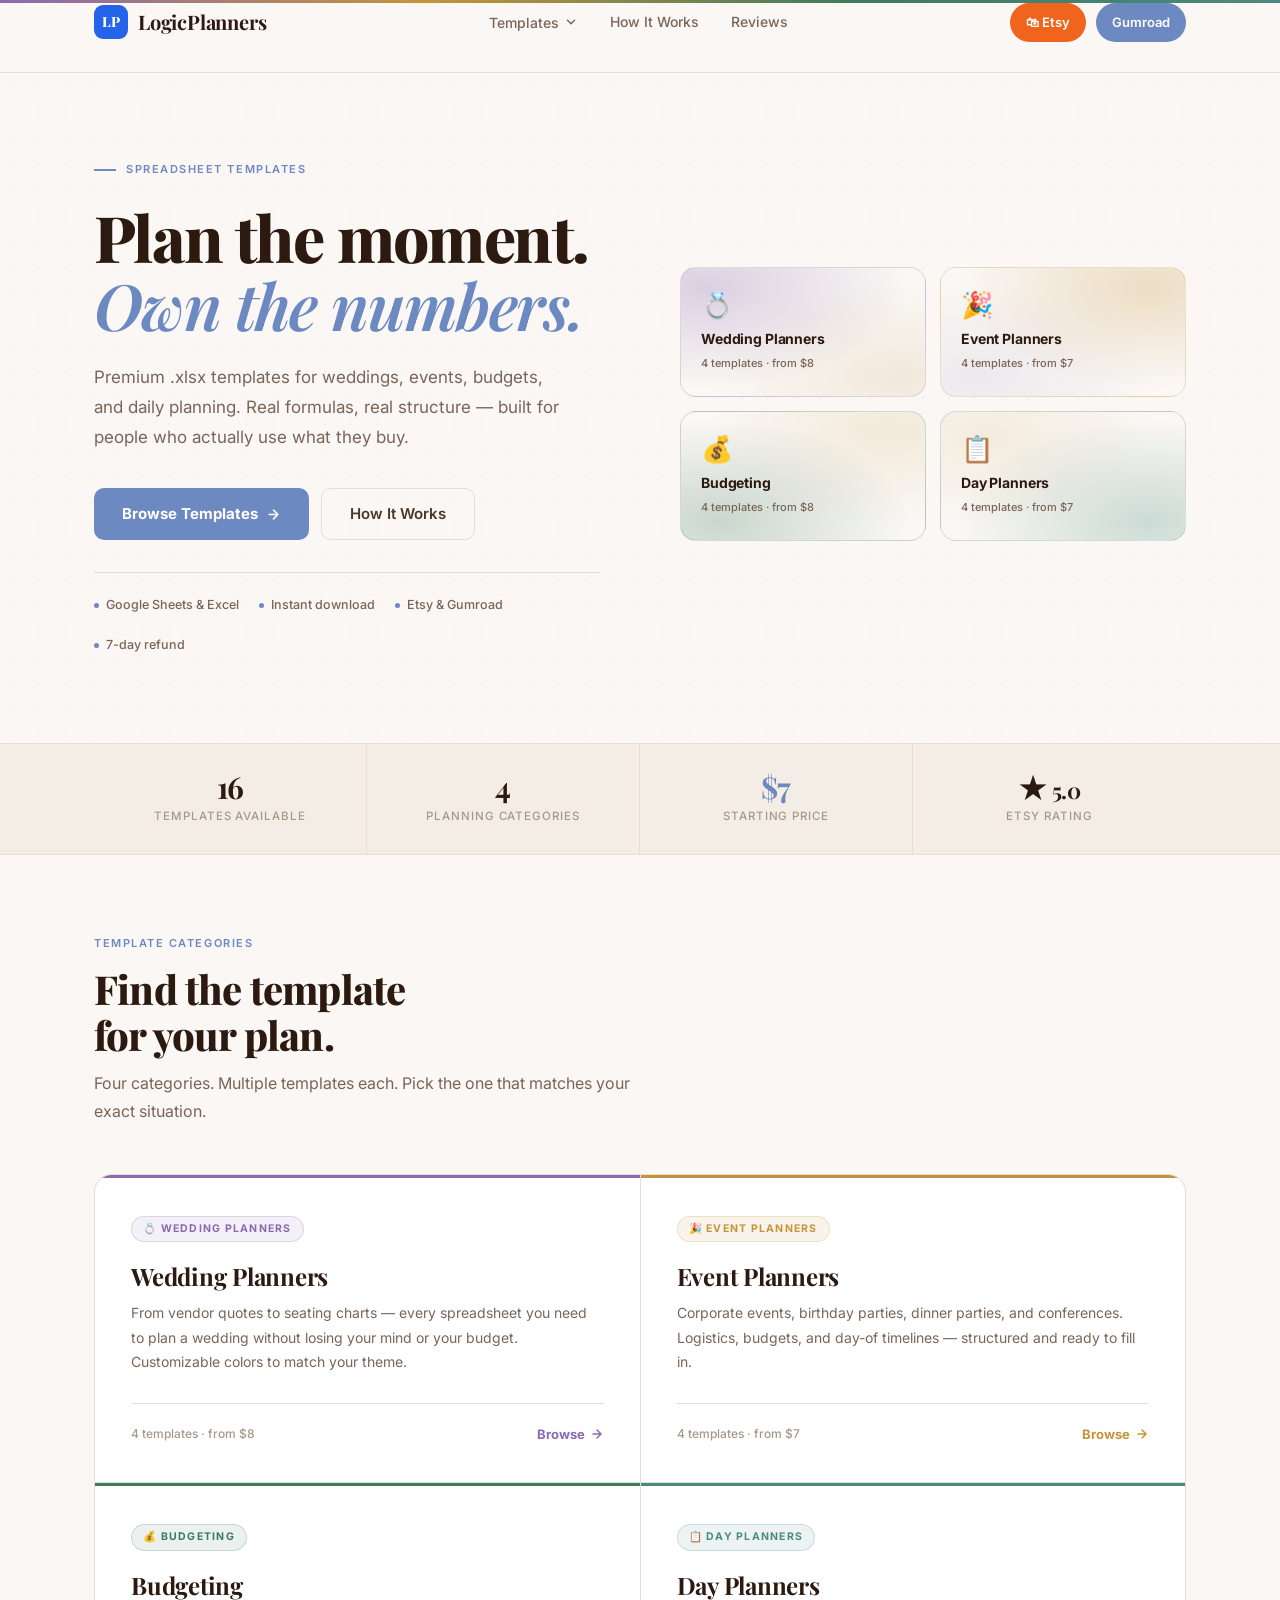
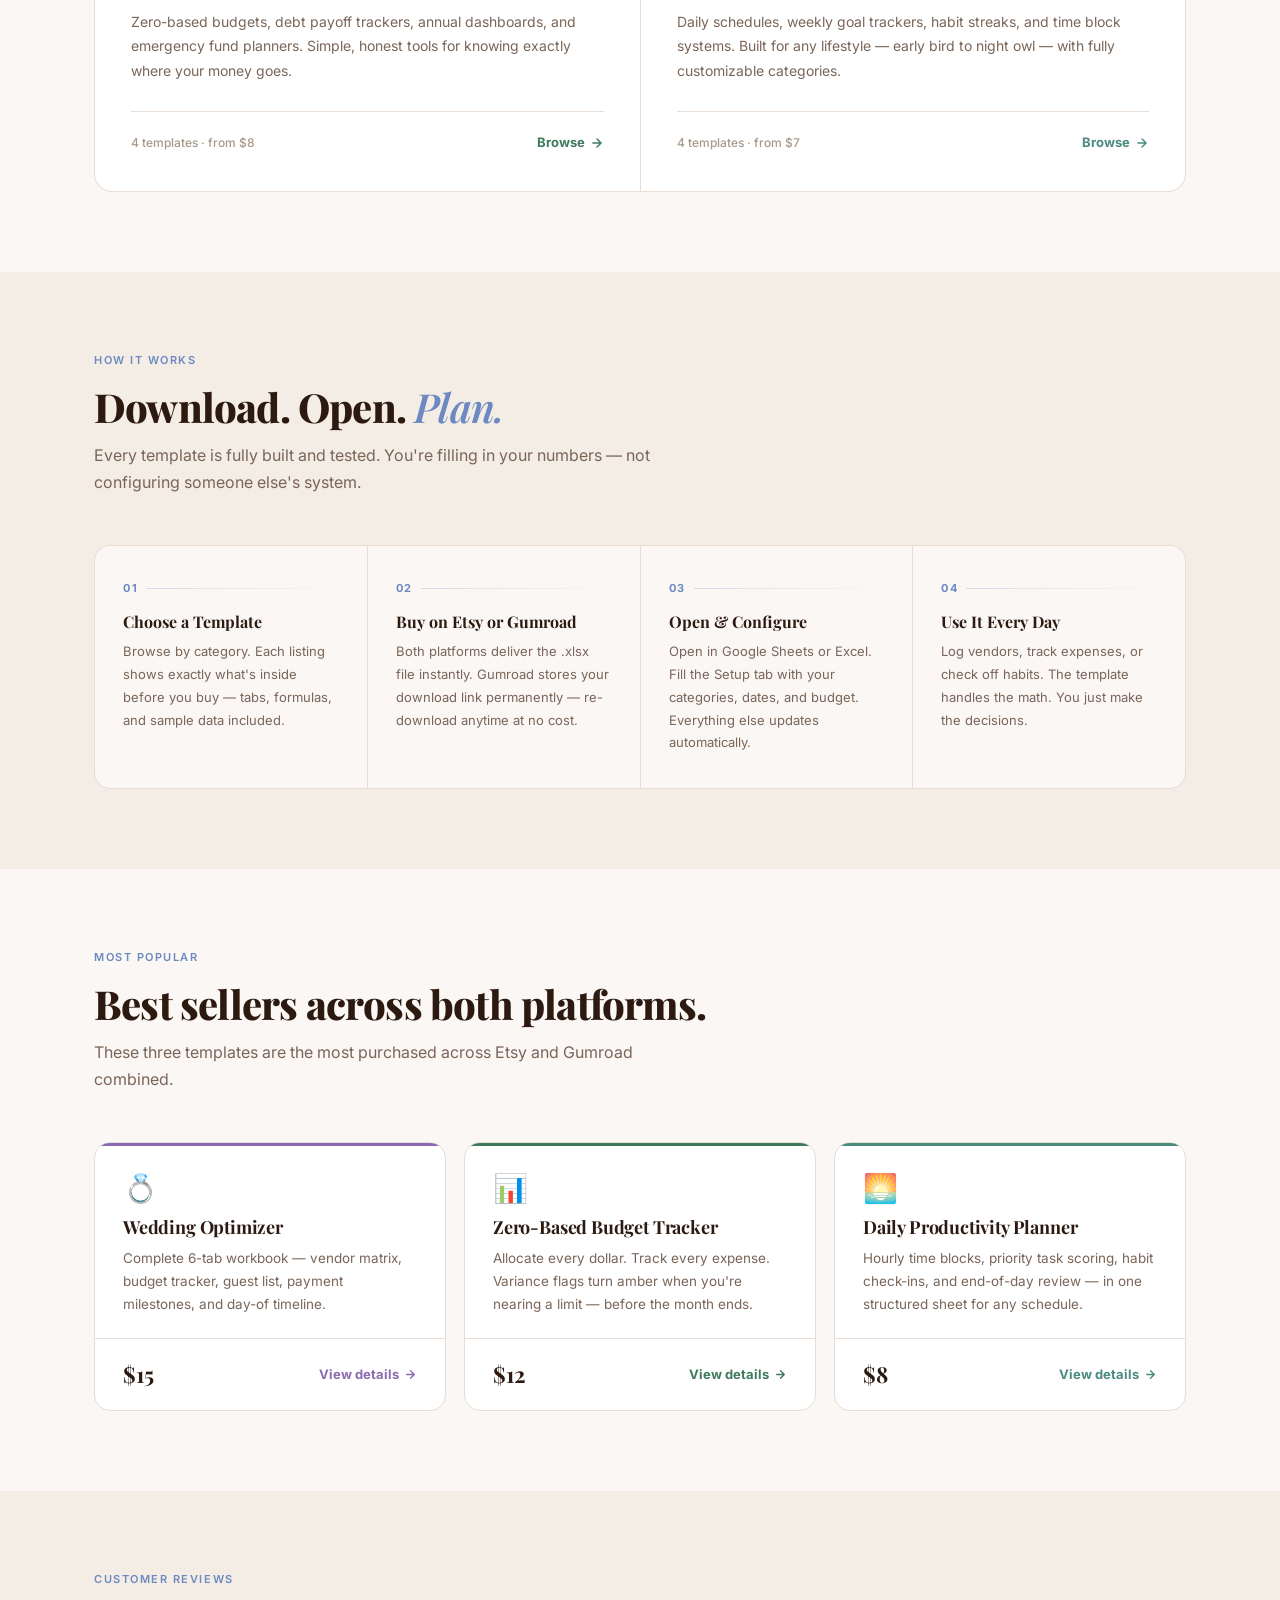
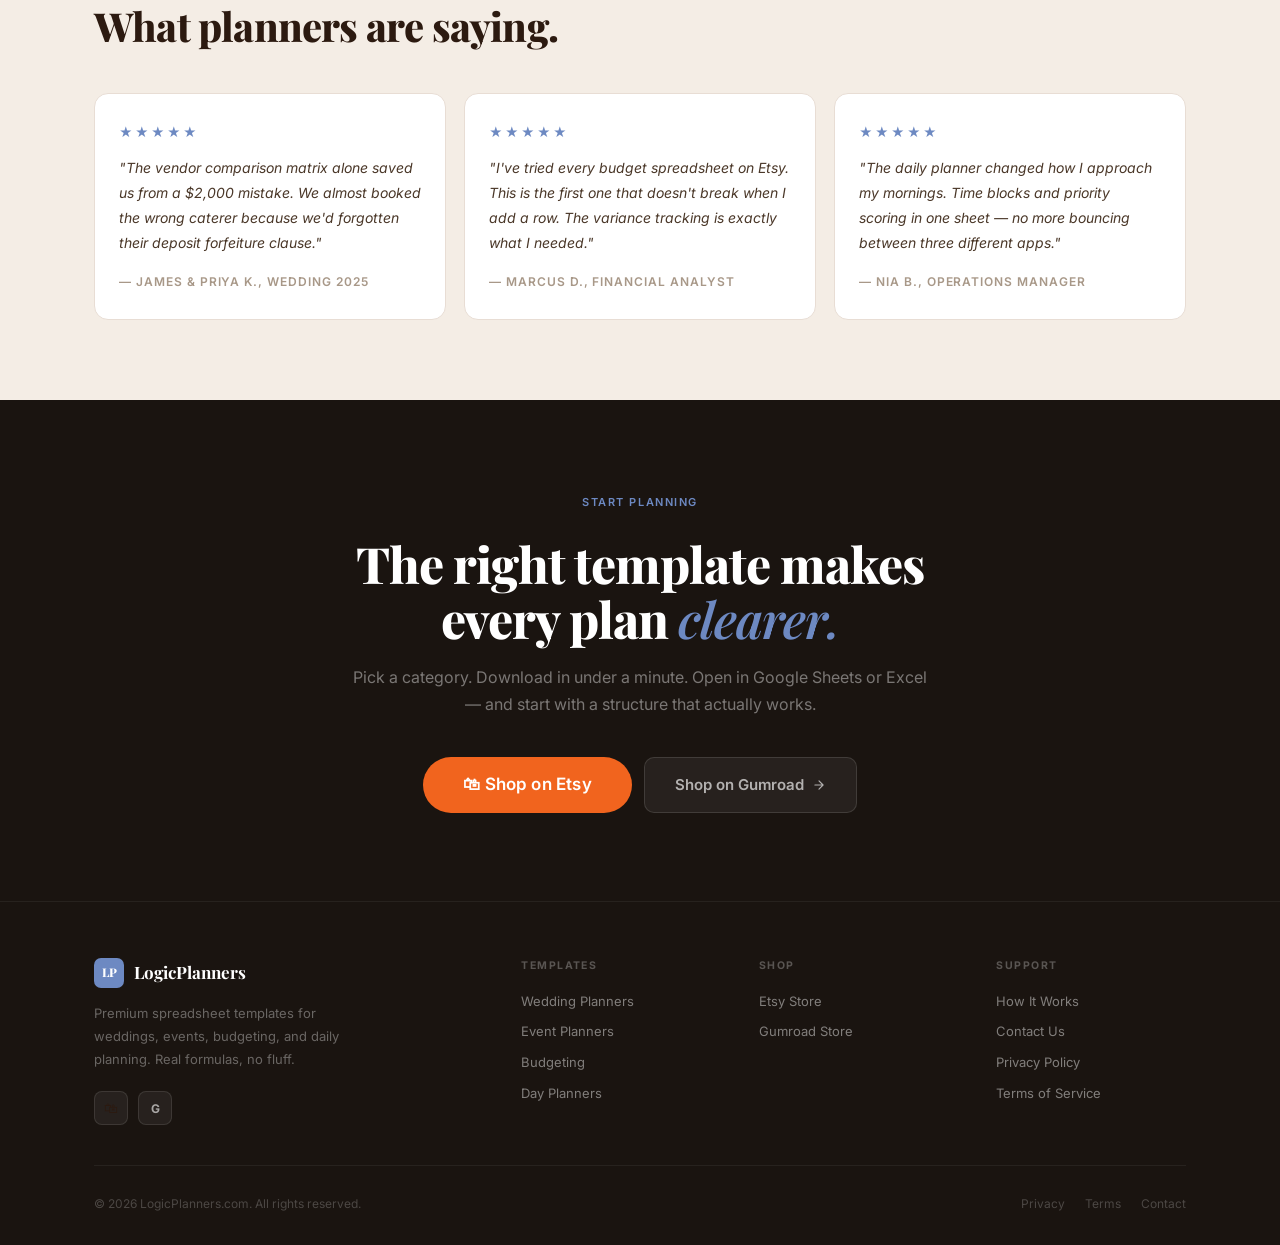
==== src/web/index.html @ 9531e47a "Full site redesign: homepage, budgeting, day planners, wedding & event planners" ====
<!DOCTYPE html>
<html lang="en">
<head>
  <meta charset="UTF-8">
  <meta name="viewport" content="width=device-width, initial-scale=1.0">
  <meta name="description" content="Premium spreadsheet templates for weddings, events, budgeting, and daily planning. Built for real numbers, not mood boards. Available on Etsy and Gumroad.">
  <title>LogicPlanners — Templates for Every Plan</title>
  <link rel="preconnect" href="https://fonts.googleapis.com">
  <link rel="preconnect" href="https://fonts.gstatic.com" crossorigin>
  <link href="https://fonts.googleapis.com/css2?family=Playfair+Display:ital,wght@0,400;0,600;0,700;0,800;1,400;1,600&family=Inter:ital,opsz,wght@0,14..32,300;0,14..32,400;0,14..32,500;0,14..32,600;0,14..32,700&display=swap" rel="stylesheet">
  <link rel="stylesheet" href="styles.css">
  <script src="https://gumroad.com/js/gumroad.js"></script>

  <style>
    /* ══════════════════════════════════════════
       Homepage — Warm & Cohesive
       ══════════════════════════════════════════ */
    :root {
      /* Homepage accent — warm soft blue */
      --home-blue:        #6D89C2;
      --home-blue-dark:   #5A75AC;
      --home-blue-light:  rgba(109,137,194,0.10);
      --home-blue-border: rgba(109,137,194,0.26);

      --home-ink:         #2C1A10;
      --home-ink-2:       #4A3728;
      --home-ink-3:       #7A6558;
      --home-ink-4:       #A89888;

      --home-cream:       #FAF7F4;
      --home-surface:     #F4EDE5;
      --home-border:      #E8DDD4;
      --home-dark:        #1A1410;

      /* Per-category accent colors */
      --wedding-color:    #8B6AB0;
      --events-color:     #C4943A;
      --budget-color:     #3F7A5E;
      --planner-color:    #4A8B7F;
    }

    body { background: var(--home-cream); color: var(--home-ink); }

    /* ── Top accent bar ── */
    .home-top-bar {
      height: 3px;
      background: linear-gradient(90deg,
        var(--wedding-color),
        var(--events-color),
        var(--budget-color),
        var(--planner-color)
      );
    }

    /* ── NAV ── */
    .nav {
      background: rgba(250,247,244,0.97);
      border-bottom: 1px solid var(--home-border);
    }
    .nav-logo-text  { color: var(--home-ink); }
    .nav-link       { color: var(--home-ink-3); }
    .nav-link:hover { color: var(--home-ink); background: var(--home-surface); }
    .nav-link.active { color: var(--home-ink); }
    .nav-dropdown-toggle { color: var(--home-ink-3); }
    .nav-dropdown-toggle:hover { color: var(--home-ink); background: var(--home-surface); }
    .nav-dropdown-menu { border-color: var(--home-border); background: #fff; }
    .nav-dropdown-item { color: var(--home-ink-2); }
    .nav-dropdown-item:hover { background: var(--home-surface); }
    .nav-btn-gumroad { background: var(--home-blue); }
    .nav-btn-gumroad:hover { background: var(--home-blue-dark); }

    /* ══════════════════════════════════════════
       HERO
       ══════════════════════════════════════════ */
    .home-hero {
      background: var(--home-cream);
      background-image: radial-gradient(circle, rgba(109,137,194,0.07) 1px, transparent 1px);
      background-size: 26px 26px;
      padding: 80px 0 88px;
    }
    .home-hero-inner {
      display: grid; grid-template-columns: 1fr 1fr;
      gap: 80px; align-items: center;
    }
    @media (max-width: 900px) { .home-hero-inner { grid-template-columns: 1fr; gap: 56px; } }

    .home-hero-eyebrow {
      display: inline-flex; align-items: center; gap: 10px;
      font-size: 11px; font-weight: 600; text-transform: uppercase;
      letter-spacing: 0.14em; color: var(--home-blue); margin-bottom: 24px;
    }
    .home-hero-eyebrow::before {
      content: ''; width: 22px; height: 2px; background: var(--home-blue);
    }
    .home-hero-headline {
      font-family: var(--font-serif);
      font-size: clamp(40px, 5.5vw, 64px);
      font-weight: 800; line-height: 1.07;
      color: var(--home-ink); letter-spacing: -0.025em; margin-bottom: 22px;
    }
    .home-hero-headline em { color: var(--home-blue); font-style: italic; font-weight: 600; }
    .home-hero-sub {
      font-size: 17px; line-height: 1.78;
      color: var(--home-ink-3); margin-bottom: 36px; max-width: 480px;
    }
    .home-hero-actions { display: flex; gap: 12px; flex-wrap: wrap; margin-bottom: 32px; }
    .home-btn-primary {
      display: inline-flex; align-items: center; gap: 8px;
      background: var(--home-blue); color: #fff;
      font-size: 15px; font-weight: 700; padding: 14px 28px;
      border-radius: 10px; border: none; cursor: pointer;
      text-decoration: none; transition: background 0.18s;
      font-family: var(--font-sans);
    }
    .home-btn-primary:hover { background: var(--home-blue-dark); }
    .home-btn-outline {
      display: inline-flex; align-items: center; gap: 8px;
      background: transparent; color: var(--home-ink-2);
      font-size: 15px; font-weight: 600; padding: 13px 28px;
      border-radius: 10px; border: 1.5px solid var(--home-border);
      cursor: pointer; text-decoration: none; transition: all 0.18s;
      font-family: var(--font-sans);
    }
    .home-btn-outline:hover { border-color: var(--home-blue-border); color: var(--home-blue); background: var(--home-blue-light); }
    .home-hero-meta {
      display: flex; gap: 20px; flex-wrap: wrap;
      border-top: 1px solid var(--home-border); padding-top: 22px;
    }
    .home-hero-meta-item {
      display: flex; align-items: center; gap: 7px;
      font-size: 12.5px; color: var(--home-ink-3); font-weight: 500;
    }
    .home-meta-dot {
      width: 5px; height: 5px; border-radius: 50%;
      background: var(--home-blue); flex-shrink: 0;
    }

    /* ── Hero visual — category preview cards ── */
    .home-hero-visual {
      display: grid; grid-template-columns: repeat(2, 1fr);
      gap: 14px;
    }
    .home-cat-preview {
      border-radius: 16px; padding: 24px 20px;
      text-decoration: none; transition: transform 0.2s, box-shadow 0.2s;
      position: relative; overflow: hidden;
    }
    .home-cat-preview:hover {
      transform: translateY(-4px);
      box-shadow: 0 12px 36px rgba(44,26,16,0.12);
    }
    .home-cat-preview-wedding {
      background:
        radial-gradient(ellipse at 10% 15%, rgba(139,106,176,0.28) 0%, transparent 65%),
        radial-gradient(ellipse at 90% 85%, rgba(201,169,110,0.18) 0%, transparent 60%),
        #FAF7F4;
      border: 1px solid rgba(139,106,176,0.22);
    }
    .home-cat-preview-events {
      background:
        radial-gradient(ellipse at 85% 15%, rgba(196,148,58,0.26) 0%, transparent 65%),
        radial-gradient(ellipse at 15% 85%, rgba(139,106,176,0.10) 0%, transparent 60%),
        #FAF7F4;
      border: 1px solid rgba(196,148,58,0.22);
    }
    .home-cat-preview-budget {
      background:
        radial-gradient(ellipse at 15% 85%, rgba(63,122,94,0.26) 0%, transparent 65%),
        radial-gradient(ellipse at 85% 15%, rgba(196,148,58,0.14) 0%, transparent 60%),
        #FAF7F4;
      border: 1px solid rgba(63,122,94,0.22);
    }
    .home-cat-preview-planner {
      background:
        radial-gradient(ellipse at 85% 85%, rgba(74,139,127,0.26) 0%, transparent 65%),
        radial-gradient(ellipse at 20% 20%, rgba(196,148,58,0.12) 0%, transparent 60%),
        #FAF7F4;
      border: 1px solid rgba(74,139,127,0.22);
    }
    .home-cat-preview-emoji { font-size: 26px; margin-bottom: 10px; line-height: 1; display: block; }
    .home-cat-preview-name { font-size: 14px; font-weight: 700; color: var(--home-ink); margin-bottom: 4px; letter-spacing: -0.01em; }
    .home-cat-preview-count { font-size: 11px; color: var(--home-ink-3); font-weight: 500; }
    .home-cat-preview-arrow {
      position: absolute; bottom: 18px; right: 18px;
      width: 28px; height: 28px; border-radius: 7px;
      display: flex; align-items: center; justify-content: center;
      background: rgba(44,26,16,0.07);
      opacity: 0; transition: opacity 0.18s;
    }
    .home-cat-preview:hover .home-cat-preview-arrow { opacity: 1; }

    /* ══════════════════════════════════════════
       STATS BAR
       ══════════════════════════════════════════ */
    .home-stats {
      background: var(--home-surface);
      border-top: 1px solid var(--home-border);
      border-bottom: 1px solid var(--home-border);
    }
    .home-stats-inner { display: grid; grid-template-columns: repeat(4, 1fr); }
    @media (max-width: 640px) { .home-stats-inner { grid-template-columns: repeat(2, 1fr); } }
    .home-stat {
      padding: 28px 24px; text-align: center;
      border-right: 1px solid var(--home-border);
      transition: background 0.18s;
    }
    .home-stat:last-child { border-right: none; }
    .home-stat:hover { background: rgba(109,137,194,0.06); }
    .home-stat-num {
      font-family: var(--font-serif); font-size: 30px; font-weight: 700;
      color: var(--home-ink); line-height: 1; margin-bottom: 5px; display: block;
      letter-spacing: -0.02em;
    }
    .home-stat-num em { color: var(--home-blue); font-style: normal; }
    .home-stat-label { font-size: 11.5px; color: var(--home-ink-4); font-weight: 500; text-transform: uppercase; letter-spacing: 0.08em; display: block; }

    /* ══════════════════════════════════════════
       CATEGORIES
       ══════════════════════════════════════════ */
    .home-categories { background: var(--home-cream); padding: 80px 0; }
    .home-cat-grid {
      display: grid; grid-template-columns: repeat(2, 1fr);
      gap: 1px; background: var(--home-border);
      border: 1px solid var(--home-border); border-radius: 18px;
      overflow: hidden; margin-top: 48px;
    }
    @media (max-width: 768px) { .home-cat-grid { grid-template-columns: 1fr; } }

    .home-cat-tile {
      background: #fff; padding: 38px 36px;
      display: flex; flex-direction: column;
      text-decoration: none; transition: background 0.18s;
      position: relative;
    }
    .home-cat-tile:hover { background: var(--home-cream); }

    /* Colored top border per category */
    .home-cat-tile-wedding { border-top: 3px solid var(--wedding-color); }
    .home-cat-tile-events  { border-top: 3px solid var(--events-color); }
    .home-cat-tile-budget  { border-top: 3px solid var(--budget-color); }
    .home-cat-tile-planner { border-top: 3px solid var(--planner-color); }

    .home-cat-chip {
      display: inline-flex; align-items: center; gap: 6px;
      font-size: 10.5px; font-weight: 700; letter-spacing: 0.12em;
      text-transform: uppercase; border-radius: 100px;
      padding: 4px 11px; margin-bottom: 20px; width: fit-content;
    }
    .chip-wedding { background: rgba(139,106,176,0.10); color: var(--wedding-color); border: 1px solid rgba(139,106,176,0.22); }
    .chip-events  { background: rgba(196,148,58,0.10);  color: var(--events-color);  border: 1px solid rgba(196,148,58,0.22); }
    .chip-budget  { background: rgba(63,122,94,0.10);   color: var(--budget-color);  border: 1px solid rgba(63,122,94,0.22); }
    .chip-planner { background: rgba(74,139,127,0.10);  color: var(--planner-color); border: 1px solid rgba(74,139,127,0.22); }

    .home-cat-name {
      font-family: var(--font-serif); font-size: 24px; font-weight: 700;
      color: var(--home-ink); margin-bottom: 10px; line-height: 1.2; letter-spacing: -0.01em;
    }
    .home-cat-desc { font-size: 14px; color: var(--home-ink-3); line-height: 1.75; margin-bottom: 28px; flex: 1; }
    .home-cat-footer {
      display: flex; align-items: center; justify-content: space-between;
      padding-top: 20px; border-top: 1px solid var(--home-border);
    }
    .home-cat-count { font-size: 12px; color: var(--home-ink-4); font-weight: 500; }
    .home-cat-link {
      display: flex; align-items: center; gap: 5px;
      font-size: 13px; font-weight: 700; transition: gap 0.18s;
    }
    .home-cat-tile:hover .home-cat-link { gap: 9px; }

    /* ══════════════════════════════════════════
       HOW IT WORKS
       ══════════════════════════════════════════ */
    .home-how { background: var(--home-surface); padding: 80px 0; }
    .home-steps {
      display: grid; grid-template-columns: repeat(4, 1fr);
      gap: 1px; background: var(--home-border);
      border: 1px solid var(--home-border); border-radius: 16px;
      overflow: hidden; margin-top: 48px;
    }
    @media (max-width: 1000px) { .home-steps { grid-template-columns: repeat(2, 1fr); } }
    @media (max-width: 480px)  { .home-steps { grid-template-columns: 1fr; } }
    .home-step { background: var(--home-cream); padding: 34px 28px; transition: background 0.18s; }
    .home-step:hover { background: #fff; }
    .home-step-num {
      font-size: 11px; font-weight: 700; text-transform: uppercase;
      letter-spacing: 0.14em; color: var(--home-blue); margin-bottom: 14px;
      display: flex; align-items: center; gap: 8px;
    }
    .home-step-num::after {
      content: ''; flex: 1; height: 1px;
      background: linear-gradient(90deg, var(--home-blue-border), transparent);
    }
    .home-step-title { font-family: var(--font-serif); font-size: 16px; font-weight: 700; color: var(--home-ink); margin-bottom: 8px; line-height: 1.3; }
    .home-step-desc { font-size: 13px; color: var(--home-ink-3); line-height: 1.75; }

    /* ══════════════════════════════════════════
       FEATURED TEMPLATES
       ══════════════════════════════════════════ */
    .home-featured { background: var(--home-cream); padding: 80px 0; }
    .home-feat-grid {
      display: grid; grid-template-columns: repeat(3, 1fr);
      gap: 18px; margin-top: 48px;
    }
    @media (max-width: 860px)  { .home-feat-grid { grid-template-columns: 1fr; } }

    .home-feat-card {
      background: #fff; border: 1px solid var(--home-border);
      border-radius: 16px; overflow: hidden;
      transition: box-shadow 0.2s, transform 0.2s; text-decoration: none;
      display: flex; flex-direction: column;
    }
    .home-feat-card:hover {
      box-shadow: 0 10px 36px rgba(44,26,16,0.10);
      transform: translateY(-3px);
    }
    .home-feat-top { padding: 28px 28px 22px; border-bottom: 1px solid var(--home-border); flex: 1; }
    .home-feat-top-wedding { border-top: 3px solid var(--wedding-color); }
    .home-feat-top-budget  { border-top: 3px solid var(--budget-color); }
    .home-feat-top-planner { border-top: 3px solid var(--planner-color); }
    .home-feat-icon { font-size: 28px; margin-bottom: 14px; display: block; line-height: 1; }
    .home-feat-name { font-family: var(--font-serif); font-size: 18px; font-weight: 700; color: var(--home-ink); margin-bottom: 8px; letter-spacing: -0.01em; line-height: 1.3; }
    .home-feat-desc { font-size: 13.5px; color: var(--home-ink-3); line-height: 1.7; }
    .home-feat-bottom {
      padding: 18px 28px; display: flex;
      align-items: center; justify-content: space-between;
    }
    .home-feat-price { font-family: var(--font-serif); font-size: 22px; font-weight: 700; color: var(--home-ink); }
    .home-feat-link {
      font-size: 13px; font-weight: 700;
      display: flex; align-items: center; gap: 5px; transition: gap 0.18s;
    }
    .home-feat-card:hover .home-feat-link { gap: 9px; }

    /* ══════════════════════════════════════════
       TESTIMONIALS
       ══════════════════════════════════════════ */
    .home-testimonials { background: var(--home-surface); padding: 80px 0; }
    .home-testi-grid {
      display: grid; grid-template-columns: repeat(3, 1fr);
      gap: 18px; margin-top: 44px;
    }
    @media (max-width: 768px) { .home-testi-grid { grid-template-columns: 1fr; } }

    .home-testi-card {
      background: #fff; border: 1px solid var(--home-border);
      border-radius: 14px; padding: 28px 24px; transition: box-shadow 0.2s;
    }
    .home-testi-card:hover { box-shadow: 0 6px 24px rgba(44,26,16,0.07); }
    .home-testi-stars { color: var(--home-blue); font-size: 13px; letter-spacing: 2px; margin-bottom: 14px; }
    .home-testi-quote { font-size: 14px; color: var(--home-ink-2); line-height: 1.78; margin-bottom: 16px; font-style: italic; }
    .home-testi-author { font-size: 12px; font-weight: 600; color: var(--home-ink-4); text-transform: uppercase; letter-spacing: 0.08em; }

    /* ══════════════════════════════════════════
       CTA
       ══════════════════════════════════════════ */
    .home-cta { background: var(--home-dark); padding: 88px 0; }
    .home-cta-inner { text-align: center; max-width: 580px; margin: 0 auto; }
    .home-cta-eyebrow {
      display: inline-block; font-size: 11px; font-weight: 600;
      text-transform: uppercase; letter-spacing: 0.14em;
      color: var(--home-blue); margin-bottom: 24px;
    }
    .home-cta-heading {
      font-family: var(--font-serif);
      font-size: clamp(30px, 5vw, 50px);
      font-weight: 800; line-height: 1.1; color: #fff;
      letter-spacing: -0.02em; margin-bottom: 18px;
    }
    .home-cta-heading em { color: var(--home-blue); font-style: italic; font-weight: 600; }
    .home-cta-sub { font-size: 16px; color: rgba(255,255,255,0.42); line-height: 1.72; margin-bottom: 38px; }
    .home-cta-btns { display: flex; gap: 12px; justify-content: center; flex-wrap: wrap; }
    .home-cta-btn-primary {
      display: inline-flex; align-items: center; gap: 8px;
      background: var(--home-blue); color: #fff;
      font-size: 15px; font-weight: 700; padding: 15px 30px;
      border-radius: 10px; border: none; cursor: pointer;
      text-decoration: none; transition: background 0.18s;
      font-family: var(--font-sans);
    }
    .home-cta-btn-primary:hover { background: var(--home-blue-dark); }
    .home-cta-btn-ghost {
      display: inline-flex; align-items: center; gap: 8px;
      background: rgba(255,255,255,0.06); color: rgba(255,255,255,0.65);
      border: 1px solid rgba(255,255,255,0.12);
      font-size: 15px; font-weight: 600; padding: 15px 30px;
      border-radius: 10px; cursor: pointer; text-decoration: none;
      transition: all 0.18s; font-family: var(--font-sans);
    }
    .home-cta-btn-ghost:hover { background: rgba(255,255,255,0.10); color: #fff; }

    /* ── FOOTER ── */
    .home-footer {
      background: var(--home-dark);
      border-top: 1px solid rgba(255,255,255,0.06);
      padding: 56px 0 32px;
    }
    .home-footer .footer-top { display: grid; grid-template-columns: 2fr 1fr 1fr 1fr; gap: 48px; margin-bottom: 40px; }
    @media (max-width: 1024px) { .home-footer .footer-top { grid-template-columns: 1fr 1fr; } .home-footer .footer-top > :first-child { grid-column: 1 / -1; } }
    @media (max-width: 600px)  { .home-footer .footer-top { grid-template-columns: 1fr; gap: 28px; } }

    .home-footer-logo { display: flex; align-items: center; gap: 10px; margin-bottom: 14px; }
    .home-footer-logo-mark {
      width: 30px; height: 30px; border-radius: 7px;
      background: var(--home-blue); display: flex;
      align-items: center; justify-content: center;
      font-family: var(--font-serif); font-size: 12px; font-weight: 800; color: #fff;
    }
    .home-footer-logo-text { font-family: var(--font-serif); font-size: 17px; font-weight: 700; color: #fff; }
    .home-footer-desc { font-size: 13px; color: rgba(255,255,255,0.35); line-height: 1.78; max-width: 260px; margin-bottom: 20px; }
    .home-footer-social { display: flex; gap: 10px; }
    .home-footer-social-link {
      width: 34px; height: 34px; border-radius: 8px;
      background: rgba(255,255,255,0.06); border: 1px solid rgba(255,255,255,0.10);
      display: flex; align-items: center; justify-content: center;
      font-size: 14px; transition: all 0.2s;
    }
    .home-footer-social-link:hover { background: rgba(196,148,58,0.25); border-color: rgba(196,148,58,0.4); }
    .home-footer-col-title { font-size: 10.5px; font-weight: 700; letter-spacing: 0.14em; text-transform: uppercase; color: rgba(255,255,255,0.28); margin-bottom: 16px; }
    .home-footer-col-links { display: flex; flex-direction: column; gap: 10px; }
    .home-footer-col-links a { font-size: 13px; color: rgba(255,255,255,0.45); transition: color 0.2s; text-decoration: none; }
    .home-footer-col-links a:hover { color: var(--home-blue); }
    .home-footer-bottom {
      padding-top: 28px; border-top: 1px solid rgba(255,255,255,0.06);
      display: flex; align-items: center; justify-content: space-between; flex-wrap: wrap; gap: 12px;
    }
    .home-footer-copy { font-size: 12px; color: rgba(255,255,255,0.22); }
    .home-footer-bottom-links { display: flex; gap: 20px; }
    .home-footer-bottom-links a { font-size: 12px; color: rgba(255,255,255,0.22); text-decoration: none; transition: color 0.2s; }
    .home-footer-bottom-links a:hover { color: var(--home-blue); }

    /* Shared heading helper for this page */
    .home-eyebrow {
      display: inline-block; font-size: 11px; font-weight: 600;
      text-transform: uppercase; letter-spacing: 0.14em;
      color: var(--home-blue); margin-bottom: 14px;
    }
    .home-heading {
      font-family: var(--font-serif); font-size: clamp(26px, 3.5vw, 40px);
      font-weight: 800; line-height: 1.15; letter-spacing: -0.02em;
      color: var(--home-ink); margin-bottom: 12px;
    }
    .home-heading em { color: var(--home-blue); font-style: italic; font-weight: 600; }
    .home-subheading { font-size: 16px; color: var(--home-ink-3); line-height: 1.72; max-width: 560px; }
  </style>
</head>
<body>

<div class="home-top-bar"></div>

<!-- ── NAV ── -->
<nav class="nav">
  <div class="container">
    <div class="nav-inner">
      <a href="index.html" class="nav-logo">
        <span class="nav-logo-mark">LP</span>
        <span class="nav-logo-text">LogicPlanners</span>
      </a>
      <div class="nav-links">
        <div class="nav-dropdown">
          <button class="nav-dropdown-toggle">
            Templates
            <svg width="14" height="14" viewBox="0 0 24 24" fill="none" stroke="currentColor" stroke-width="2.5" stroke-linecap="round" stroke-linejoin="round"><path d="M6 9l6 6 6-6"/></svg>
          </button>
          <div class="nav-dropdown-menu">
            <a href="wedding-planners.html" class="nav-dropdown-item"><span class="nav-dropdown-icon">💍</span>Wedding Planners</a>
            <a href="event-planners.html"   class="nav-dropdown-item"><span class="nav-dropdown-icon">🎉</span>Event Planners</a>
            <a href="budgeting.html"        class="nav-dropdown-item"><span class="nav-dropdown-icon">💰</span>Budgeting</a>
            <a href="day-planners.html"     class="nav-dropdown-item"><span class="nav-dropdown-icon">📋</span>Day Planners</a>
          </div>
        </div>
        <a href="#how-it-works" class="nav-link">How It Works</a>
        <a href="#testimonials"  class="nav-link">Reviews</a>
      </div>
      <div class="nav-right">
        <a href="https://www.etsy.com/shop/LogicPlanners" target="_blank" rel="noopener" class="nav-btn-etsy">🛍 Etsy</a>
        <a href="https://logicplanners.gumroad.com" target="_blank" rel="noopener" class="nav-btn-gumroad">Gumroad</a>
      </div>
      <button class="nav-hamburger" id="hamburger" aria-label="Open menu">
        <span></span><span></span><span></span>
      </button>
    </div>
  </div>
</nav>
<div class="nav-mobile" id="mobileMenu">
  <a href="wedding-planners.html" class="nav-mobile-link">💍 Wedding Planners</a>
  <a href="event-planners.html"   class="nav-mobile-link">🎉 Event Planners</a>
  <a href="budgeting.html"        class="nav-mobile-link">💰 Budgeting</a>
  <a href="day-planners.html"     class="nav-mobile-link">📋 Day Planners</a>
  <a href="#how-it-works"         class="nav-mobile-link">How It Works</a>
  <a href="#testimonials"         class="nav-mobile-link">Reviews</a>
  <div class="nav-mobile-btns">
    <a href="https://www.etsy.com/shop/LogicPlanners" target="_blank" rel="noopener" class="btn btn-etsy" style="justify-content:center;">🛍 Shop on Etsy</a>
    <a href="https://logicplanners.gumroad.com" target="_blank" rel="noopener" class="btn btn-primary" style="justify-content:center;background:var(--home-blue);">Shop on Gumroad</a>
  </div>
</div>

<!-- ══════════════════════════════════════════
     HERO
     ══════════════════════════════════════════ -->
<section class="home-hero">
  <div class="container">
    <div class="home-hero-inner">

      <div>
        <div class="home-hero-eyebrow">Spreadsheet Templates</div>
        <h1 class="home-hero-headline">
          Plan the moment.<br>
          <em>Own the numbers.</em>
        </h1>
        <p class="home-hero-sub">Premium .xlsx templates for weddings, events, budgets, and daily planning. Real formulas, real structure — built for people who actually use what they buy.</p>
        <div class="home-hero-actions">
          <a href="#categories" class="home-btn-primary">
            Browse Templates
            <svg width="15" height="15" viewBox="0 0 24 24" fill="none" stroke="currentColor" stroke-width="2.5" stroke-linecap="round" stroke-linejoin="round"><path d="M5 12h14M12 5l7 7-7 7"/></svg>
          </a>
          <a href="#how-it-works" class="home-btn-outline">How It Works</a>
        </div>
        <div class="home-hero-meta">
          <span class="home-hero-meta-item"><span class="home-meta-dot"></span>Google Sheets &amp; Excel</span>
          <span class="home-hero-meta-item"><span class="home-meta-dot"></span>Instant download</span>
          <span class="home-hero-meta-item"><span class="home-meta-dot"></span>Etsy &amp; Gumroad</span>
          <span class="home-hero-meta-item"><span class="home-meta-dot"></span>7-day refund</span>
        </div>
      </div>

      <!-- Category preview grid -->
      <div class="home-hero-visual">

        <a href="wedding-planners.html" class="home-cat-preview home-cat-preview-wedding">
          <span class="home-cat-preview-emoji">💍</span>
          <div class="home-cat-preview-name">Wedding Planners</div>
          <div class="home-cat-preview-count">4 templates · from $8</div>
          <span class="home-cat-preview-arrow">
            <svg width="13" height="13" viewBox="0 0 24 24" fill="none" stroke="currentColor" stroke-width="2.5" stroke-linecap="round" stroke-linejoin="round"><path d="M5 12h14M12 5l7 7-7 7"/></svg>
          </span>
        </a>

        <a href="event-planners.html" class="home-cat-preview home-cat-preview-events">
          <span class="home-cat-preview-emoji">🎉</span>
          <div class="home-cat-preview-name">Event Planners</div>
          <div class="home-cat-preview-count">4 templates · from $7</div>
          <span class="home-cat-preview-arrow">
            <svg width="13" height="13" viewBox="0 0 24 24" fill="none" stroke="currentColor" stroke-width="2.5" stroke-linecap="round" stroke-linejoin="round"><path d="M5 12h14M12 5l7 7-7 7"/></svg>
          </span>
        </a>

        <a href="budgeting.html" class="home-cat-preview home-cat-preview-budget">
          <span class="home-cat-preview-emoji">💰</span>
          <div class="home-cat-preview-name">Budgeting</div>
          <div class="home-cat-preview-count">4 templates · from $8</div>
          <span class="home-cat-preview-arrow">
            <svg width="13" height="13" viewBox="0 0 24 24" fill="none" stroke="currentColor" stroke-width="2.5" stroke-linecap="round" stroke-linejoin="round"><path d="M5 12h14M12 5l7 7-7 7"/></svg>
          </span>
        </a>

        <a href="day-planners.html" class="home-cat-preview home-cat-preview-planner">
          <span class="home-cat-preview-emoji">📋</span>
          <div class="home-cat-preview-name">Day Planners</div>
          <div class="home-cat-preview-count">4 templates · from $7</div>
          <span class="home-cat-preview-arrow">
            <svg width="13" height="13" viewBox="0 0 24 24" fill="none" stroke="currentColor" stroke-width="2.5" stroke-linecap="round" stroke-linejoin="round"><path d="M5 12h14M12 5l7 7-7 7"/></svg>
          </span>
        </a>

      </div>
    </div>
  </div>
</section>

<!-- ── STATS BAR ── -->
<div class="home-stats">
  <div class="container" style="padding:0 24px;">
    <div class="home-stats-inner">
      <div class="home-stat"><span class="home-stat-num">16</span><span class="home-stat-label">Templates available</span></div>
      <div class="home-stat"><span class="home-stat-num">4</span><span class="home-stat-label">Planning categories</span></div>
      <div class="home-stat"><span class="home-stat-num"><em>$7</em></span><span class="home-stat-label">Starting price</span></div>
      <div class="home-stat"><span class="home-stat-num">★ <span style="font-size:22px;font-family:var(--font-serif)">5.0</span></span><span class="home-stat-label">Etsy rating</span></div>
    </div>
  </div>
</div>

<!-- ══════════════════════════════════════════
     CATEGORIES
     ══════════════════════════════════════════ -->
<section class="home-categories" id="categories">
  <div class="container">
    <span class="home-eyebrow" style="display:block;">Template Categories</span>
    <h2 class="home-heading">Find the template<br>for your plan.</h2>
    <p class="home-subheading">Four categories. Multiple templates each. Pick the one that matches your exact situation.</p>
    <div class="home-cat-grid">

      <a href="wedding-planners.html" class="home-cat-tile home-cat-tile-wedding">
        <span class="home-cat-chip chip-wedding">💍 Wedding Planners</span>
        <div class="home-cat-name">Wedding Planners</div>
        <p class="home-cat-desc">From vendor quotes to seating charts — every spreadsheet you need to plan a wedding without losing your mind or your budget. Customizable colors to match your theme.</p>
        <div class="home-cat-footer">
          <span class="home-cat-count">4 templates · from $8</span>
          <span class="home-cat-link" style="color:var(--wedding-color);">
            Browse
            <svg width="14" height="14" viewBox="0 0 24 24" fill="none" stroke="currentColor" stroke-width="2.5" stroke-linecap="round" stroke-linejoin="round"><path d="M5 12h14M12 5l7 7-7 7"/></svg>
          </span>
        </div>
      </a>

      <a href="event-planners.html" class="home-cat-tile home-cat-tile-events">
        <span class="home-cat-chip chip-events">🎉 Event Planners</span>
        <div class="home-cat-name">Event Planners</div>
        <p class="home-cat-desc">Corporate events, birthday parties, dinner parties, and conferences. Logistics, budgets, and day-of timelines — structured and ready to fill in.</p>
        <div class="home-cat-footer">
          <span class="home-cat-count">4 templates · from $7</span>
          <span class="home-cat-link" style="color:var(--events-color);">
            Browse
            <svg width="14" height="14" viewBox="0 0 24 24" fill="none" stroke="currentColor" stroke-width="2.5" stroke-linecap="round" stroke-linejoin="round"><path d="M5 12h14M12 5l7 7-7 7"/></svg>
          </span>
        </div>
      </a>

      <a href="budgeting.html" class="home-cat-tile home-cat-tile-budget">
        <span class="home-cat-chip chip-budget">💰 Budgeting</span>
        <div class="home-cat-name">Budgeting</div>
        <p class="home-cat-desc">Zero-based budgets, debt payoff trackers, annual dashboards, and emergency fund planners. Simple, honest tools for knowing exactly where your money goes.</p>
        <div class="home-cat-footer">
          <span class="home-cat-count">4 templates · from $8</span>
          <span class="home-cat-link" style="color:var(--budget-color);">
            Browse
            <svg width="14" height="14" viewBox="0 0 24 24" fill="none" stroke="currentColor" stroke-width="2.5" stroke-linecap="round" stroke-linejoin="round"><path d="M5 12h14M12 5l7 7-7 7"/></svg>
          </span>
        </div>
      </a>

      <a href="day-planners.html" class="home-cat-tile home-cat-tile-planner">
        <span class="home-cat-chip chip-planner">📋 Day Planners</span>
        <div class="home-cat-name">Day Planners</div>
        <p class="home-cat-desc">Daily schedules, weekly goal trackers, habit streaks, and time block systems. Built for any lifestyle — early bird to night owl — with fully customizable categories.</p>
        <div class="home-cat-footer">
          <span class="home-cat-count">4 templates · from $7</span>
          <span class="home-cat-link" style="color:var(--planner-color);">
            Browse
            <svg width="14" height="14" viewBox="0 0 24 24" fill="none" stroke="currentColor" stroke-width="2.5" stroke-linecap="round" stroke-linejoin="round"><path d="M5 12h14M12 5l7 7-7 7"/></svg>
          </span>
        </div>
      </a>

    </div>
  </div>
</section>

<!-- ══════════════════════════════════════════
     HOW IT WORKS
     ══════════════════════════════════════════ -->
<section class="home-how" id="how-it-works">
  <div class="container">
    <span class="home-eyebrow" style="display:block;">How It Works</span>
    <h2 class="home-heading">Download. Open. <em>Plan.</em></h2>
    <p class="home-subheading">Every template is fully built and tested. You're filling in your numbers — not configuring someone else's system.</p>
    <div class="home-steps">
      <div class="home-step">
        <div class="home-step-num">01</div>
        <div class="home-step-title">Choose a Template</div>
        <p class="home-step-desc">Browse by category. Each listing shows exactly what's inside before you buy — tabs, formulas, and sample data included.</p>
      </div>
      <div class="home-step">
        <div class="home-step-num">02</div>
        <div class="home-step-title">Buy on Etsy or Gumroad</div>
        <p class="home-step-desc">Both platforms deliver the .xlsx file instantly. Gumroad stores your download link permanently — re-download anytime at no cost.</p>
      </div>
      <div class="home-step">
        <div class="home-step-num">03</div>
        <div class="home-step-title">Open &amp; Configure</div>
        <p class="home-step-desc">Open in Google Sheets or Excel. Fill the Setup tab with your categories, dates, and budget. Everything else updates automatically.</p>
      </div>
      <div class="home-step">
        <div class="home-step-num">04</div>
        <div class="home-step-title">Use It Every Day</div>
        <p class="home-step-desc">Log vendors, track expenses, or check off habits. The template handles the math. You just make the decisions.</p>
      </div>
    </div>
  </div>
</section>

<!-- ══════════════════════════════════════════
     FEATURED TEMPLATES
     ══════════════════════════════════════════ -->
<section class="home-featured">
  <div class="container">
    <span class="home-eyebrow" style="display:block;">Most Popular</span>
    <h2 class="home-heading">Best sellers across both platforms.</h2>
    <p class="home-subheading">These three templates are the most purchased across Etsy and Gumroad combined.</p>
    <div class="home-feat-grid">

      <a href="wedding-planners.html" class="home-feat-card">
        <div class="home-feat-top home-feat-top-wedding">
          <span class="home-feat-icon">💍</span>
          <div class="home-feat-name">Wedding Optimizer</div>
          <p class="home-feat-desc">Complete 6-tab workbook — vendor matrix, budget tracker, guest list, payment milestones, and day-of timeline.</p>
        </div>
        <div class="home-feat-bottom">
          <span class="home-feat-price">$15</span>
          <span class="home-feat-link" style="color:var(--wedding-color);">
            View details
            <svg width="13" height="13" viewBox="0 0 24 24" fill="none" stroke="currentColor" stroke-width="2.5" stroke-linecap="round" stroke-linejoin="round"><path d="M5 12h14M12 5l7 7-7 7"/></svg>
          </span>
        </div>
      </a>

      <a href="budgeting.html" class="home-feat-card">
        <div class="home-feat-top home-feat-top-budget">
          <span class="home-feat-icon">📊</span>
          <div class="home-feat-name">Zero-Based Budget Tracker</div>
          <p class="home-feat-desc">Allocate every dollar. Track every expense. Variance flags turn amber when you're nearing a limit — before the month ends.</p>
        </div>
        <div class="home-feat-bottom">
          <span class="home-feat-price">$12</span>
          <span class="home-feat-link" style="color:var(--budget-color);">
            View details
            <svg width="13" height="13" viewBox="0 0 24 24" fill="none" stroke="currentColor" stroke-width="2.5" stroke-linecap="round" stroke-linejoin="round"><path d="M5 12h14M12 5l7 7-7 7"/></svg>
          </span>
        </div>
      </a>

      <a href="day-planners.html" class="home-feat-card">
        <div class="home-feat-top home-feat-top-planner">
          <span class="home-feat-icon">🌅</span>
          <div class="home-feat-name">Daily Productivity Planner</div>
          <p class="home-feat-desc">Hourly time blocks, priority task scoring, habit check-ins, and end-of-day review — in one structured sheet for any schedule.</p>
        </div>
        <div class="home-feat-bottom">
          <span class="home-feat-price">$8</span>
          <span class="home-feat-link" style="color:var(--planner-color);">
            View details
            <svg width="13" height="13" viewBox="0 0 24 24" fill="none" stroke="currentColor" stroke-width="2.5" stroke-linecap="round" stroke-linejoin="round"><path d="M5 12h14M12 5l7 7-7 7"/></svg>
          </span>
        </div>
      </a>

    </div>
  </div>
</section>

<!-- ══════════════════════════════════════════
     TESTIMONIALS
     ══════════════════════════════════════════ -->
<section class="home-testimonials" id="testimonials">
  <div class="container">
    <span class="home-eyebrow" style="display:block;">Customer Reviews</span>
    <h2 class="home-heading">What planners are saying.</h2>
    <div class="home-testi-grid">
      <div class="home-testi-card">
        <div class="home-testi-stars">★★★★★</div>
        <p class="home-testi-quote">"The vendor comparison matrix alone saved us from a $2,000 mistake. We almost booked the wrong caterer because we'd forgotten their deposit forfeiture clause."</p>
        <div class="home-testi-author">— James &amp; Priya K., Wedding 2025</div>
      </div>
      <div class="home-testi-card">
        <div class="home-testi-stars">★★★★★</div>
        <p class="home-testi-quote">"I've tried every budget spreadsheet on Etsy. This is the first one that doesn't break when I add a row. The variance tracking is exactly what I needed."</p>
        <div class="home-testi-author">— Marcus D., Financial Analyst</div>
      </div>
      <div class="home-testi-card">
        <div class="home-testi-stars">★★★★★</div>
        <p class="home-testi-quote">"The daily planner changed how I approach my mornings. Time blocks and priority scoring in one sheet — no more bouncing between three different apps."</p>
        <div class="home-testi-author">— Nia B., Operations Manager</div>
      </div>
    </div>
  </div>
</section>

<!-- ══════════════════════════════════════════
     CTA
     ══════════════════════════════════════════ -->
<section class="home-cta">
  <div class="container">
    <div class="home-cta-inner">
      <span class="home-cta-eyebrow">Start Planning</span>
      <div class="home-cta-heading">The right template makes<br>every plan <em>clearer.</em></div>
      <p class="home-cta-sub">Pick a category. Download in under a minute. Open in Google Sheets or Excel — and start with a structure that actually works.</p>
      <div class="home-cta-btns">
        <a href="https://www.etsy.com/shop/LogicPlanners" target="_blank" rel="noopener" class="btn btn-etsy btn-lg">🛍 Shop on Etsy</a>
        <a href="https://logicplanners.gumroad.com" target="_blank" rel="noopener" class="home-cta-btn-ghost">
          Shop on Gumroad
          <svg width="14" height="14" viewBox="0 0 24 24" fill="none" stroke="currentColor" stroke-width="2" stroke-linecap="round" stroke-linejoin="round"><path d="M5 12h14M12 5l7 7-7 7"/></svg>
        </a>
      </div>
    </div>
  </div>
</section>

<!-- ── FOOTER ── -->
<footer class="home-footer">
  <div class="container">
    <div class="footer-top">
      <div>
        <div class="home-footer-logo">
          <span class="home-footer-logo-mark">LP</span>
          <span class="home-footer-logo-text">LogicPlanners</span>
        </div>
        <p class="home-footer-desc">Premium spreadsheet templates for weddings, events, budgeting, and daily planning. Real formulas, no fluff.</p>
        <div class="home-footer-social">
          <a href="https://www.etsy.com/shop/LogicPlanners" target="_blank" rel="noopener" class="home-footer-social-link">🛍</a>
          <a href="https://logicplanners.gumroad.com" target="_blank" rel="noopener" class="home-footer-social-link" style="font-size:12px;font-weight:700;color:rgba(255,255,255,0.6);">G</a>
        </div>
      </div>
      <div>
        <div class="home-footer-col-title">Templates</div>
        <div class="home-footer-col-links">
          <a href="wedding-planners.html">Wedding Planners</a>
          <a href="event-planners.html">Event Planners</a>
          <a href="budgeting.html">Budgeting</a>
          <a href="day-planners.html">Day Planners</a>
        </div>
      </div>
      <div>
        <div class="home-footer-col-title">Shop</div>
        <div class="home-footer-col-links">
          <a href="https://www.etsy.com/shop/LogicPlanners" target="_blank" rel="noopener">Etsy Store</a>
          <a href="https://logicplanners.gumroad.com" target="_blank" rel="noopener">Gumroad Store</a>
        </div>
      </div>
      <div>
        <div class="home-footer-col-title">Support</div>
        <div class="home-footer-col-links">
          <a href="#how-it-works">How It Works</a>
          <a href="mailto:support@logicplanners.com">Contact Us</a>
          <a href="/privacy">Privacy Policy</a>
          <a href="/terms">Terms of Service</a>
        </div>
      </div>
    </div>
    <div class="home-footer-bottom">
      <span class="home-footer-copy">&copy; 2026 LogicPlanners.com. All rights reserved.</span>
      <div class="home-footer-bottom-links">
        <a href="/privacy">Privacy</a>
        <a href="/terms">Terms</a>
        <a href="mailto:support@logicplanners.com">Contact</a>
      </div>
    </div>
  </div>
</footer>

<script>
  document.getElementById('hamburger').addEventListener('click', () =>
    document.getElementById('mobileMenu').classList.toggle('open'));
</script>
</body>
</html>
---- src/web/styles.css ----
/* ============================================================
   LogicPlanners — Shared Design System
   ============================================================ */

/* ── Variables ── */
:root {
  --bg-base:         #FAF7F4;
  --bg-surface:      #F4EDE5;
  --bg-elevated:     #EDE0D4;
  --text-primary:    #2C1A10;
  --text-secondary:  #6B4F3A;
  --text-muted:      #9B7E68;

  --rose:            #B76A5E;
  --rose-hover:      #A05A50;
  --rose-glow:       rgba(183,106,94,0.12);
  --rose-border:     rgba(183,106,94,0.28);

  --gold:            #C9A96E;
  --gold-light:      rgba(201,169,110,0.14);
  --gold-border:     rgba(201,169,110,0.32);

  --sage:            #7A9E87;
  --sage-light:      rgba(122,158,135,0.14);
  --sage-border:     rgba(122,158,135,0.30);

  --blue:            #4A7FCB;
  --blue-light:      rgba(74,127,203,0.12);
  --blue-border:     rgba(74,127,203,0.28);

  --teal:            #4A8B7F;
  --teal-light:      rgba(74,139,127,0.12);
  --teal-border:     rgba(74,139,127,0.28);

  --etsy:            #F1641E;
  --etsy-hover:      #D9561A;

  --border-subtle:   rgba(44,26,16,0.07);
  --border-card:     rgba(44,26,16,0.09);

  --radius-sm:       8px;
  --radius-md:       16px;
  --radius-lg:       24px;
  --shadow-card:     0 4px 24px rgba(44,26,16,0.08);
  --shadow-hover:    0 10px 36px rgba(44,26,16,0.13);
  --transition:      all 0.22s ease;

  --font-serif:      'Playfair Display', Georgia, serif;
  --font-sans:       'Inter', -apple-system, BlinkMacSystemFont, 'Segoe UI', Arial, sans-serif;

  /* Per-page category accent — override in <style> on each page */
  --cat:             var(--rose);
  --cat-hover:       var(--rose-hover);
  --cat-light:       var(--rose-glow);
  --cat-border:      var(--rose-border);
}

/* ── Reset ── */
*, *::before, *::after { box-sizing: border-box; margin: 0; padding: 0; }
html { scroll-behavior: smooth; }
body {
  font-family: var(--font-sans);
  background: var(--bg-base);
  color: var(--text-primary);
  line-height: 1.6;
  -webkit-font-smoothing: antialiased;
}
a { color: inherit; text-decoration: none; }
ul { list-style: none; }
img { display: block; max-width: 100%; }

/* ── Layout ── */
.container  { max-width: 1140px; margin: 0 auto; padding: 0 24px; }
.section    { padding: 96px 0; }
.section-sm { padding: 64px 0; }

/* ── Type helpers ── */
.eyebrow {
  display: inline-block;
  font-size: 11px; font-weight: 600;
  letter-spacing: 0.16em; text-transform: uppercase;
  color: var(--gold); margin-bottom: 12px;
}
.heading {
  font-family: var(--font-serif);
  font-size: clamp(26px, 3.8vw, 44px);
  font-weight: 700; line-height: 1.18; letter-spacing: -0.01em;
  color: var(--text-primary); margin-bottom: 14px;
}
.heading em   { font-style: italic; color: var(--cat); }
.subheading   { font-size: 17px; color: var(--text-muted); line-height: 1.75; max-width: 580px; }

/* ── Floral divider ── */
.floral-divider {
  display: flex; align-items: center; justify-content: center;
  gap: 14px; margin: 28px auto; opacity: 0.55;
}
.floral-line {
  flex: 1; height: 1px; max-width: 200px;
  background: linear-gradient(90deg, transparent, var(--gold), transparent);
}

/* ============================================================
   NAVIGATION
   ============================================================ */
.nav {
  position: sticky; top: 0; z-index: 300; height: 70px;
  background: rgba(250,247,244,0.95);
  backdrop-filter: blur(18px); -webkit-backdrop-filter: blur(18px);
  border-bottom: 1px solid var(--border-subtle);
}
.nav-inner {
  height: 100%; display: flex; align-items: center;
  justify-content: space-between; gap: 16px;
}

/* Logo */
.nav-logo { display: flex; align-items: center; gap: 10px; flex-shrink: 0; }
.nav-logo-mark {
  width: 34px; height: 34px;
  background: #2563EB;
  border-radius: 9px; display: flex; align-items: center; justify-content: center;
  font-family: var(--font-serif); font-size: 14px; font-weight: 800; color: #fff;
}
.nav-logo-text {
  font-family: var(--font-serif); font-size: 20px; font-weight: 700;
  color: var(--text-primary); letter-spacing: -0.01em;
}

/* Nav links */
.nav-links { display: flex; align-items: center; gap: 4px; }
.nav-link {
  font-size: 14px; font-weight: 500; color: var(--text-muted);
  padding: 8px 14px; border-radius: var(--radius-sm);
  transition: var(--transition); white-space: nowrap;
}
.nav-link:hover { color: var(--text-primary); background: var(--bg-surface); }
.nav-link.active { color: var(--cat); }

/* Dropdown */
.nav-dropdown { position: relative; }
.nav-dropdown-toggle {
  display: flex; align-items: center; gap: 5px;
  font-size: 14px; font-weight: 500; color: var(--text-muted);
  padding: 8px 14px; border-radius: var(--radius-sm);
  transition: var(--transition); cursor: pointer; white-space: nowrap;
  background: none; border: none; font-family: var(--font-sans);
}
.nav-dropdown-toggle:hover { color: var(--text-primary); background: var(--bg-surface); }
.nav-dropdown-toggle svg { flex-shrink: 0; transition: transform 0.2s; }
.nav-dropdown:hover .nav-dropdown-toggle svg { transform: rotate(180deg); }
.nav-dropdown-menu {
  position: absolute; top: calc(100% + 8px); left: 0;
  background: #fff; border: 1px solid var(--border-card);
  border-radius: var(--radius-md); box-shadow: var(--shadow-hover);
  padding: 8px; min-width: 220px;
  opacity: 0; pointer-events: none; transform: translateY(-6px);
  transition: opacity 0.18s ease, transform 0.18s ease;
}
.nav-dropdown:hover .nav-dropdown-menu,
.nav-dropdown:focus-within .nav-dropdown-menu {
  opacity: 1; pointer-events: auto; transform: translateY(0);
}
.nav-dropdown-item {
  display: flex; align-items: center; gap: 12px;
  padding: 10px 14px; border-radius: var(--radius-sm);
  font-size: 14px; font-weight: 500; color: var(--text-secondary);
  transition: var(--transition);
}
.nav-dropdown-item:hover { background: var(--bg-surface); color: var(--text-primary); }
.nav-dropdown-icon { font-size: 18px; flex-shrink: 0; }

/* Nav right */
.nav-right { display: flex; align-items: center; gap: 10px; flex-shrink: 0; }
.nav-btn-etsy {
  display: flex; align-items: center; gap: 6px;
  background: var(--etsy); color: #fff;
  font-size: 13px; font-weight: 600; padding: 9px 16px;
  border-radius: 100px; transition: var(--transition); white-space: nowrap;
}
.nav-btn-etsy:hover { background: var(--etsy-hover); box-shadow: 0 4px 14px rgba(241,100,30,0.35); }
.nav-btn-gumroad {
  display: flex; align-items: center; gap: 6px;
  background: var(--rose); color: #fff;
  font-size: 13px; font-weight: 600; padding: 9px 16px;
  border-radius: 100px; transition: var(--transition); white-space: nowrap;
}
.nav-btn-gumroad:hover { background: var(--rose-hover); box-shadow: 0 4px 14px rgba(183,106,94,0.35); }

/* Mobile hamburger */
.nav-hamburger {
  display: none; flex-direction: column; gap: 5px;
  background: none; border: none; cursor: pointer; padding: 6px;
}
.nav-hamburger span {
  display: block; width: 22px; height: 2px;
  background: var(--text-primary); border-radius: 2px; transition: var(--transition);
}

/* Mobile menu */
.nav-mobile {
  display: none; position: fixed; inset: 70px 0 0;
  background: var(--bg-base); z-index: 299; overflow-y: auto;
  padding: 24px; flex-direction: column; gap: 4px;
}
.nav-mobile.open { display: flex; }
.nav-mobile-link {
  display: flex; align-items: center; gap: 12px;
  font-size: 16px; font-weight: 500; color: var(--text-secondary);
  padding: 14px 16px; border-radius: var(--radius-md);
  border-bottom: 1px solid var(--border-subtle);
}
.nav-mobile-link:hover { background: var(--bg-surface); color: var(--text-primary); }
.nav-mobile-btns { display: flex; flex-direction: column; gap: 10px; margin-top: 20px; }

/* ============================================================
   BUTTONS
   ============================================================ */
.btn {
  display: inline-flex; align-items: center; gap: 8px;
  font-size: 15px; font-weight: 600; line-height: 1;
  padding: 14px 28px; border-radius: 100px;
  border: none; cursor: pointer; transition: var(--transition);
  text-decoration: none; letter-spacing: 0.01em;
}
.btn-primary {
  background: var(--cat); color: #fff;
}
.btn-primary:hover {
  background: var(--cat-hover); transform: translateY(-2px);
  box-shadow: 0 8px 24px var(--cat-light);
}
.btn-outline {
  background: transparent; color: var(--text-secondary);
  border: 1.5px solid var(--border-card);
}
.btn-outline:hover { border-color: var(--cat); color: var(--cat); }
.btn-gold {
  background: var(--gold); color: var(--text-primary);
}
.btn-gold:hover { background: #D4B87A; transform: translateY(-2px); box-shadow: 0 8px 24px rgba(201,169,110,0.45); }
.btn-etsy {
  background: var(--etsy); color: #fff;
}
.btn-etsy:hover { background: var(--etsy-hover); transform: translateY(-2px); box-shadow: 0 8px 20px rgba(241,100,30,0.35); }
.btn-lg { font-size: 17px; padding: 17px 40px; }
.btn-sm { font-size: 13px; padding: 10px 20px; }

/* ============================================================
   HERO — Base
   ============================================================ */
.hero {
  padding: 110px 0 90px; position: relative; overflow: hidden;
  background: linear-gradient(160deg, #FAF7F4 0%, #F7EFE5 50%, #EFE2D3 100%);
}
.hero-floral-r, .hero-floral-l {
  position: absolute; pointer-events: none;
}
.hero-floral-r { top: -20px; right: -100px; width: 500px; opacity: 0.18; }
.hero-floral-l { bottom: -60px; left: -80px; width: 340px; opacity: 0.12; transform: scaleX(-1) rotate(12deg); }
.hero-inner { position: relative; z-index: 1; }

.hero-badge {
  display: inline-flex; align-items: center; gap: 8px;
  background: var(--gold-light); border: 1px solid var(--gold-border);
  border-radius: 100px; padding: 6px 18px;
  font-size: 13px; font-weight: 500; color: var(--text-secondary); margin-bottom: 32px;
}
.hero-headline {
  font-family: var(--font-serif);
  font-size: clamp(42px, 6.5vw, 72px);
  font-weight: 800; line-height: 1.05; letter-spacing: -0.025em;
  margin-bottom: 24px;
}
.hero-headline em { font-style: italic; color: var(--cat); }
.hero-sub {
  font-size: clamp(16px, 2vw, 19px); color: var(--text-secondary);
  max-width: 540px; line-height: 1.8; margin-bottom: 44px;
}
.hero-actions { display: flex; gap: 14px; flex-wrap: wrap; align-items: center; margin-bottom: 52px; }
.hero-pills { display: flex; gap: 10px; flex-wrap: wrap; }
.hero-pill {
  display: inline-flex; align-items: center; gap: 7px;
  background: #fff; border: 1px solid var(--border-card);
  border-radius: 100px; padding: 6px 16px;
  font-size: 12px; font-weight: 500; color: var(--text-secondary);
  box-shadow: 0 1px 4px rgba(44,26,16,0.05);
}
.hero-pill-dot { width: 6px; height: 6px; border-radius: 50%; background: var(--sage); flex-shrink: 0; }

/* Breadcrumb */
.breadcrumb {
  display: flex; align-items: center; gap: 8px;
  font-size: 13px; color: var(--text-muted); margin-bottom: 28px;
}
.breadcrumb a { color: var(--text-muted); transition: var(--transition); }
.breadcrumb a:hover { color: var(--cat); }
.breadcrumb-sep { opacity: 0.4; }

/* ============================================================
   PRODUCT CARDS
   ============================================================ */
.products-grid {
  display: grid; grid-template-columns: repeat(2, 1fr);
  gap: 24px; margin-top: 52px;
}
.product-card {
  background: #fff; border: 1px solid var(--border-card);
  border-radius: var(--radius-md); overflow: hidden;
  box-shadow: var(--shadow-card); transition: var(--transition);
  display: flex; flex-direction: column;
}
.product-card:hover { transform: translateY(-4px); box-shadow: var(--shadow-hover); border-color: var(--cat-border); }
.product-card-top {
  padding: 28px 28px 24px;
  border-bottom: 1px solid var(--border-subtle);
}
.product-badge {
  display: inline-block; font-size: 10px; font-weight: 700;
  letter-spacing: 0.12em; text-transform: uppercase;
  color: var(--cat); background: var(--cat-light);
  border: 1px solid var(--cat-border);
  border-radius: 100px; padding: 3px 10px; margin-bottom: 14px;
}
.product-icon { font-size: 34px; margin-bottom: 12px; display: block; }
.product-name {
  font-family: var(--font-serif); font-size: 21px; font-weight: 700;
  color: var(--text-primary); line-height: 1.2; margin-bottom: 8px;
}
.product-tagline { font-size: 14px; color: var(--text-muted); line-height: 1.65; }
.product-card-body { padding: 24px 28px; flex: 1; display: flex; flex-direction: column; }
.product-features { display: flex; flex-direction: column; gap: 8px; margin-bottom: 28px; }
.product-feature {
  display: flex; align-items: flex-start; gap: 10px;
  font-size: 14px; color: var(--text-secondary); line-height: 1.5;
}
.product-feature-dot { width: 5px; height: 5px; border-radius: 50%; background: var(--gold); flex-shrink: 0; margin-top: 6px; }
.product-footer {
  display: flex; align-items: center; justify-content: space-between;
  padding-top: 20px; border-top: 1px solid var(--border-subtle);
  margin-top: auto; flex-wrap: wrap; gap: 12px;
}
.product-price {
  font-family: var(--font-serif); font-size: 26px; font-weight: 700;
  color: var(--text-primary);
}
.product-buy-btns { display: flex; gap: 8px; flex-wrap: wrap; }

/* ============================================================
   HOW TO USE GUIDE
   ============================================================ */
.how-to { background: var(--bg-surface); }
.how-to-grid { display: grid; grid-template-columns: repeat(4, 1fr); gap: 28px; margin-top: 52px; }
.how-step { position: relative; }
.how-step-connector {
  position: absolute; top: 24px; left: calc(100% + 14px);
  width: calc(28px); height: 2px;
  background: linear-gradient(90deg, var(--gold-border), transparent);
}
.how-step-num {
  width: 48px; height: 48px; border-radius: 50%;
  background: #fff; border: 1.5px solid var(--gold-border);
  display: flex; align-items: center; justify-content: center;
  font-family: var(--font-serif); font-size: 18px; font-weight: 700;
  color: var(--gold); margin-bottom: 18px;
  box-shadow: 0 2px 10px rgba(201,169,110,0.12);
}
.how-step-title {
  font-family: var(--font-serif); font-size: 16px; font-weight: 600;
  color: var(--text-primary); margin-bottom: 8px;
}
.how-step-desc { font-size: 13px; color: var(--text-muted); line-height: 1.7; }

/* ============================================================
   FAQ
   ============================================================ */
.faq-grid { display: grid; grid-template-columns: 1fr 1fr; gap: 20px; margin-top: 52px; }
.faq-item {
  background: #fff; border: 1px solid var(--border-card);
  border-radius: var(--radius-md); padding: 28px;
}
.faq-q {
  font-family: var(--font-serif); font-size: 16px; font-weight: 600;
  color: var(--text-primary); margin-bottom: 10px; line-height: 1.35;
}
.faq-a { font-size: 14px; color: var(--text-muted); line-height: 1.75; }

/* ============================================================
   MARKETPLACE TRUST STRIP
   ============================================================ */
.marketplace-strip { background: #fff; border-top: 1px solid var(--border-subtle); border-bottom: 1px solid var(--border-subtle); }
.marketplace-inner {
  display: flex; align-items: center; justify-content: center;
  gap: 48px; flex-wrap: wrap; padding: 40px 0;
}
.marketplace-item { display: flex; align-items: center; gap: 14px; }
.marketplace-logo {
  width: 44px; height: 44px; border-radius: 10px;
  display: flex; align-items: center; justify-content: center;
  font-size: 20px; font-weight: 800; flex-shrink: 0;
}
.marketplace-logo.etsy { background: #FEF0E8; color: var(--etsy); }
.marketplace-logo.gumroad { background: var(--rose-glow); color: var(--rose); }
.marketplace-name { font-family: var(--font-serif); font-size: 17px; font-weight: 700; color: var(--text-primary); }
.marketplace-sub { font-size: 12px; color: var(--text-muted); margin-top: 2px; }
.marketplace-divider { width: 1px; height: 40px; background: var(--border-card); }

/* ============================================================
   CATEGORY CARDS (homepage)
   ============================================================ */
.categories-grid {
  display: grid; grid-template-columns: repeat(2, 1fr);
  gap: 24px; margin-top: 52px;
}
.cat-card {
  background: #fff; border: 1px solid var(--border-card);
  border-radius: var(--radius-lg); padding: 36px 32px;
  box-shadow: var(--shadow-card); transition: var(--transition);
  display: flex; flex-direction: column;
  text-decoration: none;
}
.cat-card:hover { transform: translateY(-5px); box-shadow: var(--shadow-hover); }
.cat-card-icon { font-size: 40px; margin-bottom: 16px; }
.cat-card-name {
  font-family: var(--font-serif); font-size: 22px; font-weight: 700;
  color: var(--text-primary); margin-bottom: 8px;
}
.cat-card-desc { font-size: 14px; color: var(--text-muted); line-height: 1.7; margin-bottom: 20px; }
.cat-card-count {
  font-size: 12px; font-weight: 600; color: var(--text-muted);
  letter-spacing: 0.06em; text-transform: uppercase;
  margin-top: auto;
}
.cat-card-arrow {
  display: flex; align-items: center; gap: 6px;
  font-size: 13px; font-weight: 600; margin-top: 16px;
  transition: var(--transition);
}
.cat-card:hover .cat-card-arrow { gap: 10px; }

.cat-card.wedding { border-top: 3px solid var(--rose); }
.cat-card.wedding .cat-card-arrow { color: var(--rose); }
.cat-card.event   { border-top: 3px solid var(--gold); }
.cat-card.event   .cat-card-arrow { color: var(--gold); }
.cat-card.budget  { border-top: 3px solid var(--blue); }
.cat-card.budget  .cat-card-arrow { color: var(--blue); }
.cat-card.day     { border-top: 3px solid var(--teal); }
.cat-card.day     .cat-card-arrow { color: var(--teal); }

/* ============================================================
   TESTIMONIALS
   ============================================================ */
.testimonials-grid { display: grid; grid-template-columns: repeat(3, 1fr); gap: 20px; margin-top: 48px; }
.testimonial-card {
  background: #fff; border: 1px solid var(--border-card);
  border-radius: var(--radius-md); padding: 28px 24px;
}
.testimonial-stars { color: var(--gold); font-size: 13px; margin-bottom: 12px; letter-spacing: 2px; }
.testimonial-quote {
  font-family: var(--font-serif); font-style: italic;
  font-size: 15px; color: var(--text-secondary); line-height: 1.8; margin-bottom: 18px;
}
.testimonial-author { font-size: 12px; font-weight: 600; color: var(--text-muted); letter-spacing: 0.06em; text-transform: uppercase; }

/* ============================================================
   CTA BANNER
   ============================================================ */
.cta-banner {
  background: linear-gradient(135deg, #2C1A10 0%, #4A2C1A 100%);
  position: relative; overflow: hidden;
}
.cta-banner-floral-r, .cta-banner-floral-l { position: absolute; pointer-events: none; }
.cta-banner-floral-r { right: -60px; top: -30px; width: 380px; opacity: 0.08; }
.cta-banner-floral-l { left: -80px; bottom: -40px; width: 300px; opacity: 0.06; transform: scaleX(-1); }
.cta-banner-inner { text-align: center; position: relative; z-index: 1; max-width: 660px; margin: 0 auto; }
.cta-banner .eyebrow { color: var(--gold); }
.cta-banner-heading {
  font-family: var(--font-serif); font-size: clamp(30px, 5vw, 52px);
  font-weight: 700; color: #fff; line-height: 1.15; margin-bottom: 16px;
}
.cta-banner-heading em { font-style: italic; color: var(--gold); }
.cta-banner-sub { font-size: 16px; color: rgba(255,255,255,0.62); line-height: 1.75; margin-bottom: 36px; }
.cta-banner-btns { display: flex; gap: 14px; justify-content: center; flex-wrap: wrap; }

/* ============================================================
   FOOTER
   ============================================================ */
.footer { background: var(--bg-surface); border-top: 1px solid var(--border-subtle); padding: 56px 0 32px; }
.footer-top { display: grid; grid-template-columns: 2fr 1fr 1fr 1fr; gap: 48px; margin-bottom: 48px; }
.footer-brand-logo { display: flex; align-items: center; gap: 10px; margin-bottom: 14px; }
.footer-logo-mark {
  width: 30px; height: 30px;
  background: #2563EB;
  border-radius: 7px; display: flex; align-items: center; justify-content: center;
  font-family: var(--font-serif); font-size: 12px; font-weight: 800; color: #fff;
}
.footer-logo-text { font-family: var(--font-serif); font-size: 17px; font-weight: 700; color: var(--text-primary); }
.footer-brand-desc { font-size: 13px; color: var(--text-muted); line-height: 1.75; max-width: 280px; margin-bottom: 20px; }
.footer-social { display: flex; gap: 10px; }
.footer-social-link {
  width: 34px; height: 34px; border-radius: 8px;
  background: var(--bg-elevated); display: flex; align-items: center;
  justify-content: center; font-size: 15px;
  transition: var(--transition); border: 1px solid var(--border-card);
}
.footer-social-link:hover { background: var(--rose-glow); border-color: var(--rose-border); }
.footer-col-title {
  font-size: 11px; font-weight: 700; letter-spacing: 0.12em;
  text-transform: uppercase; color: var(--text-secondary); margin-bottom: 16px;
}
.footer-col-links { display: flex; flex-direction: column; gap: 10px; }
.footer-col-links a { font-size: 13px; color: var(--text-muted); transition: var(--transition); }
.footer-col-links a:hover { color: var(--rose); }
.footer-bottom {
  padding-top: 28px; border-top: 1px solid var(--border-subtle);
  display: flex; align-items: center; justify-content: space-between;
  flex-wrap: wrap; gap: 12px;
}
.footer-copy { font-size: 12px; color: var(--text-muted); }
.footer-bottom-links { display: flex; gap: 20px; }
.footer-bottom-links a { font-size: 12px; color: var(--text-muted); transition: var(--transition); }
.footer-bottom-links a:hover { color: var(--rose); }

/* ============================================================
   BOTANICAL SVG (reusable inline)
   ============================================================ */
.floral-svg { display: block; }

/* ============================================================
   RESPONSIVE
   ============================================================ */
@media (max-width: 1024px) {
  .footer-top { grid-template-columns: 1fr 1fr; }
  .footer-top > :first-child { grid-column: 1 / -1; }
  .how-to-grid { grid-template-columns: repeat(2, 1fr); }
  .how-step-connector { display: none; }
}

@media (max-width: 768px) {
  .section    { padding: 64px 0; }
  .section-sm { padding: 48px 0; }
  .hero       { padding: 80px 0 60px; }
  .hero-floral-r { width: 260px; opacity: 0.12; }
  .hero-floral-l { display: none; }

  .nav-links    { display: none; }
  .nav-dropdown { display: none; }
  .nav-btn-etsy, .nav-btn-gumroad { display: none; }
  .nav-hamburger { display: flex; }

  .categories-grid    { grid-template-columns: 1fr; }
  .products-grid      { grid-template-columns: 1fr; }
  .testimonials-grid  { grid-template-columns: 1fr; }
  .faq-grid           { grid-template-columns: 1fr; }
  .how-to-grid        { grid-template-columns: 1fr; }
  .footer-top         { grid-template-columns: 1fr; gap: 28px; }
  .marketplace-inner  { gap: 24px; }
  .marketplace-divider { display: none; }
}

@media (max-width: 480px) {
  .container { padding: 0 18px; }
  .hero-actions { flex-direction: column; }
  .hero-actions .btn { width: 100%; justify-content: center; }
  .cta-banner-btns { flex-direction: column; align-items: center; }
  .cta-banner-btns .btn { width: 100%; max-width: 340px; justify-content: center; }
}
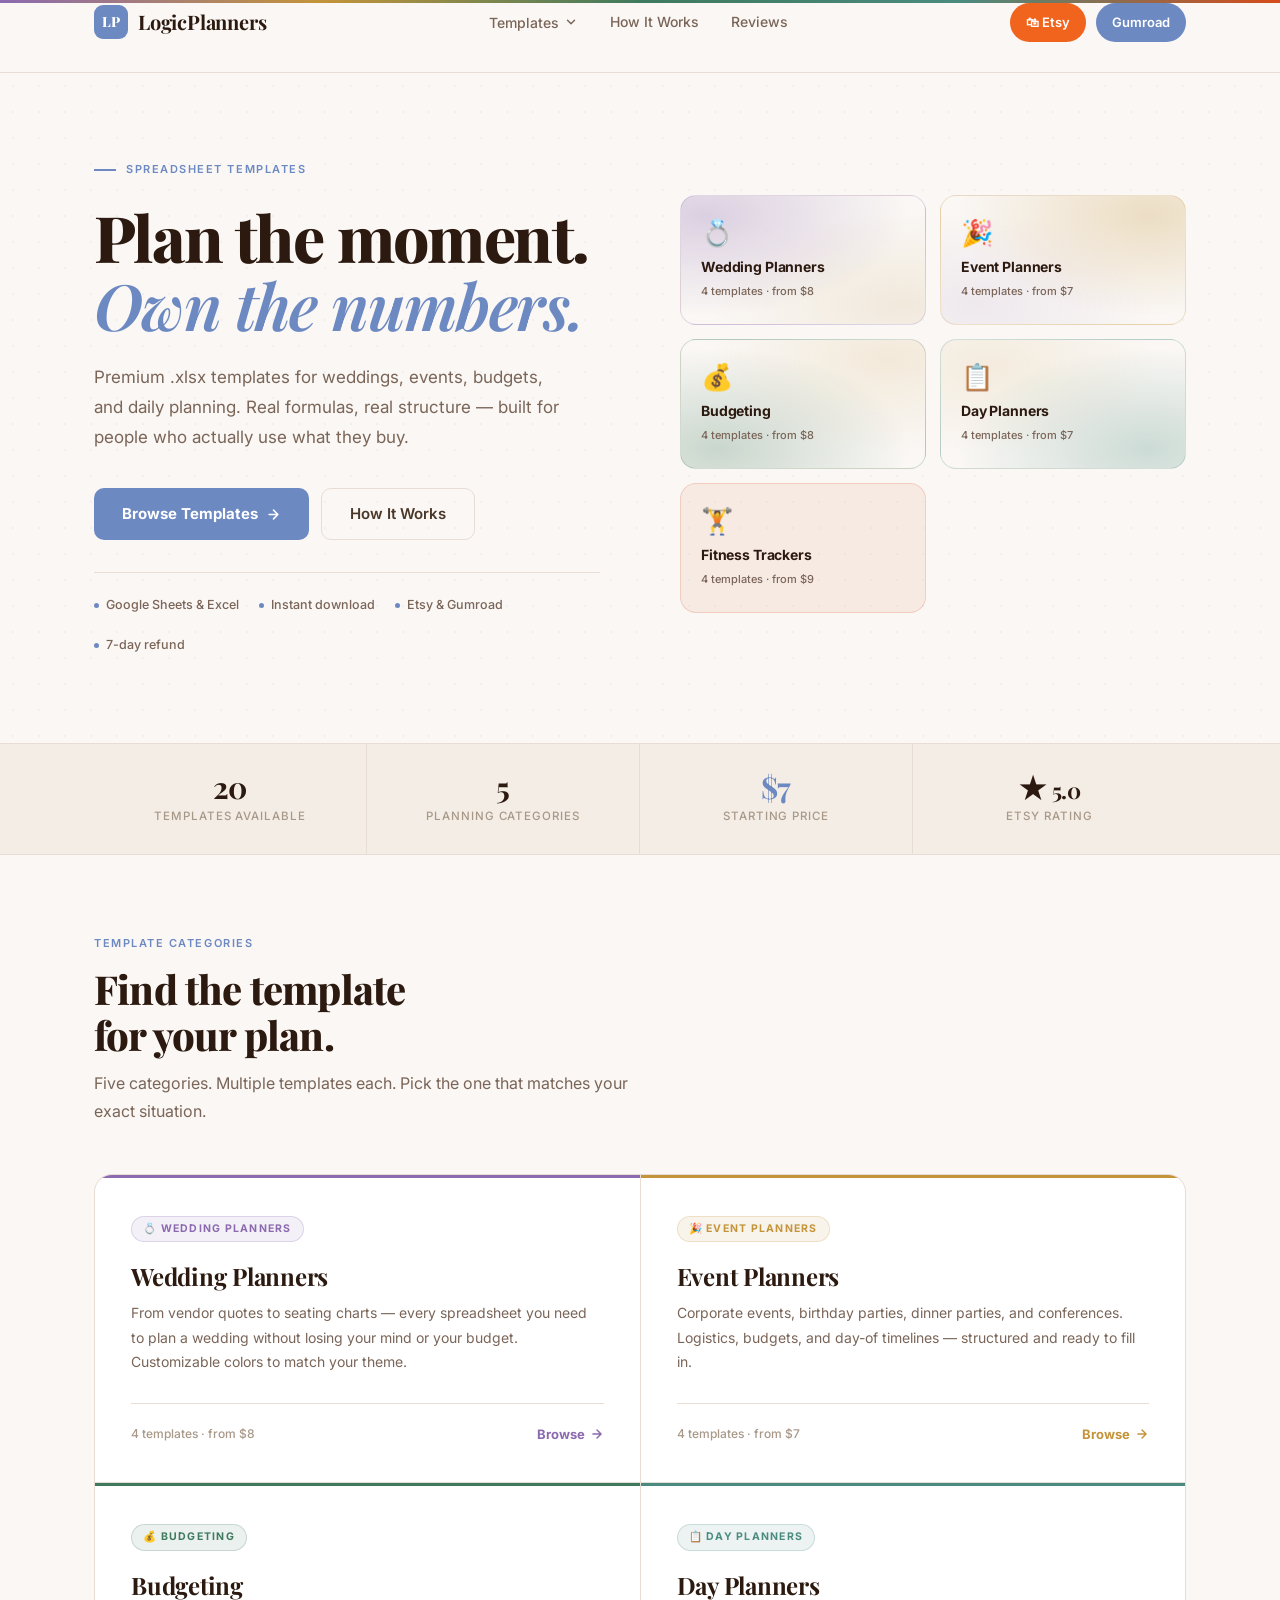
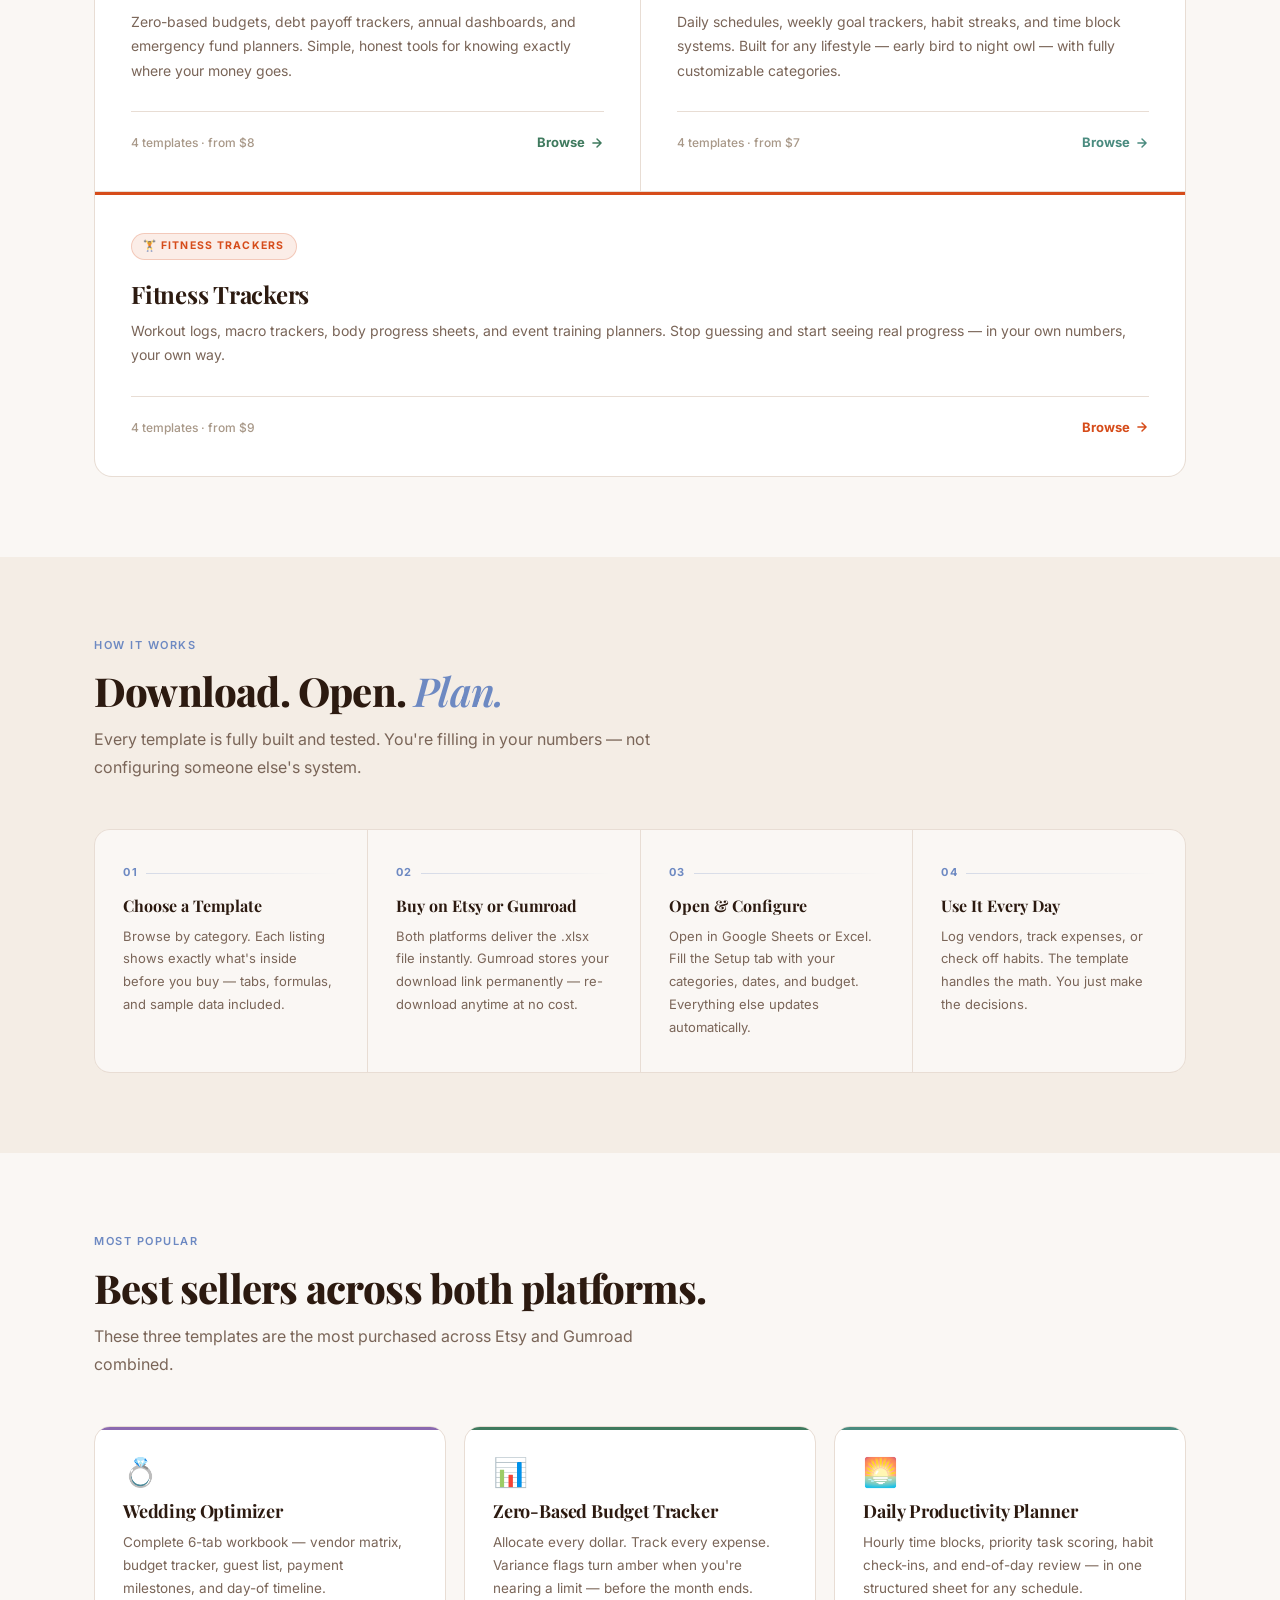
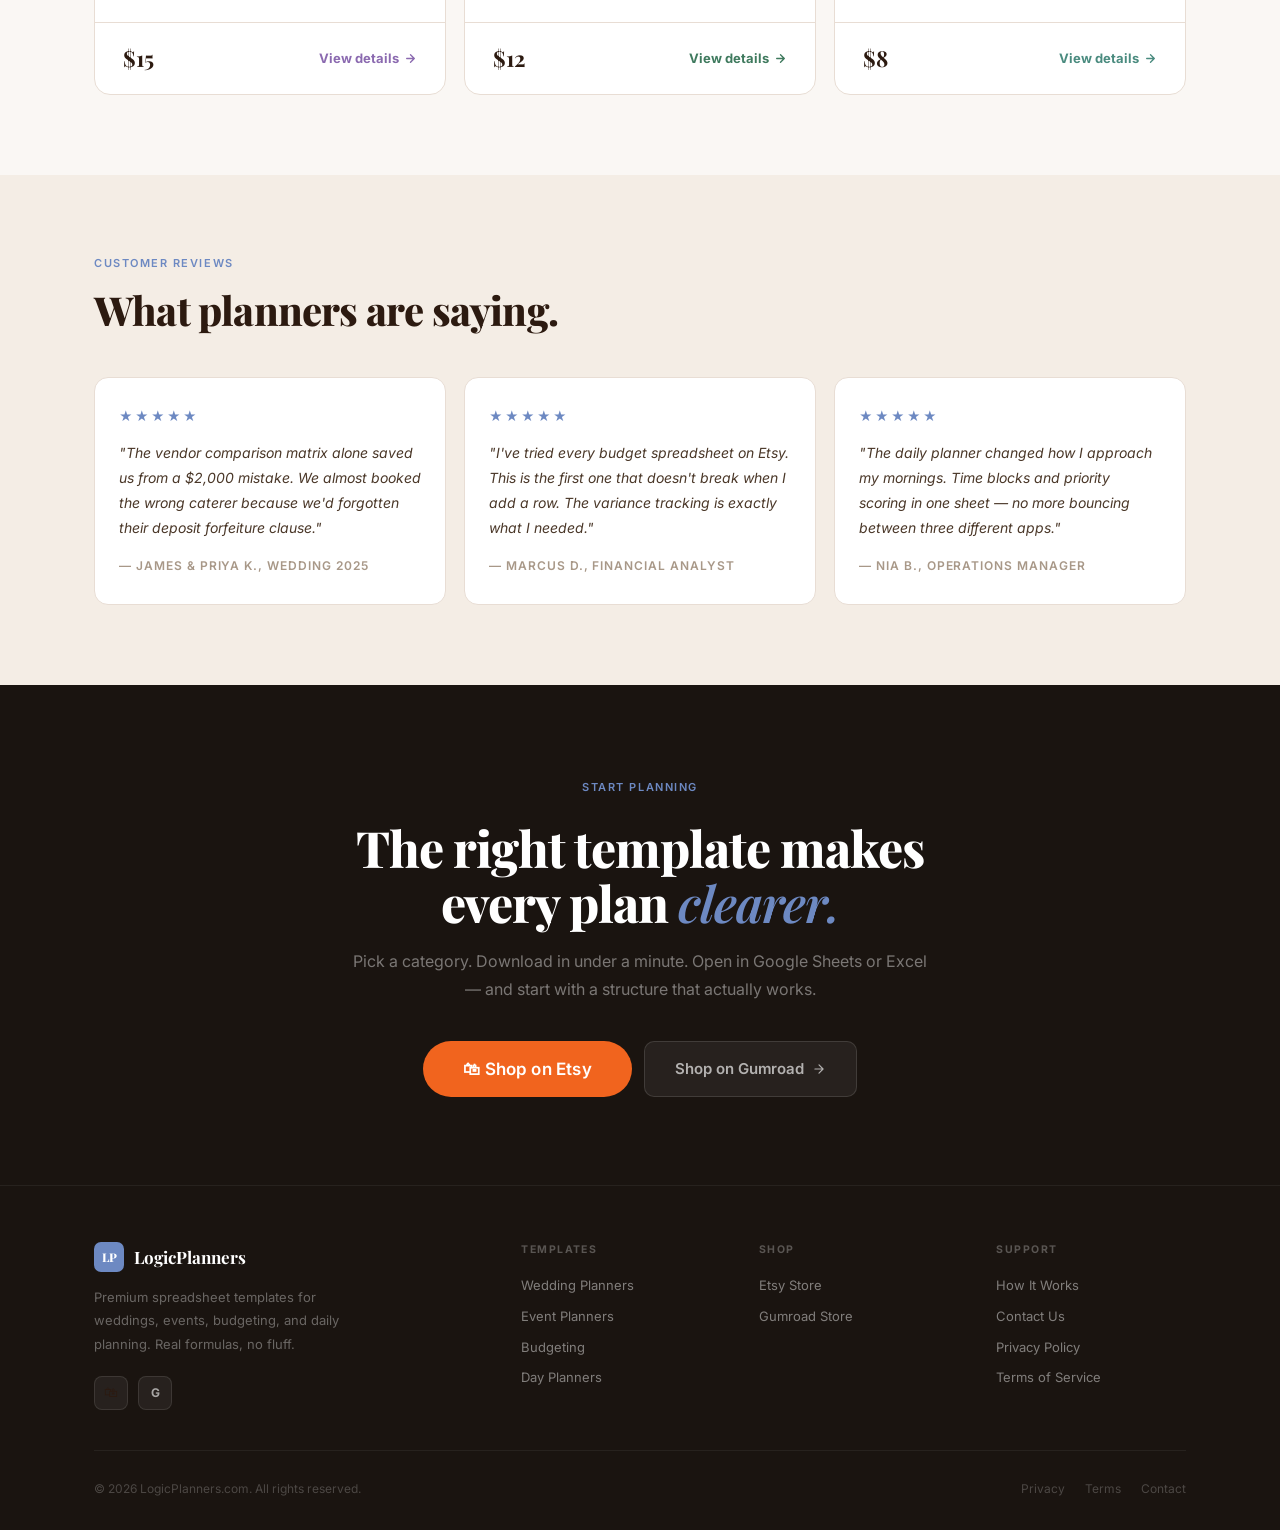
==== commit a4a31cee: "Fix formula bugs in 8 templates; add 6 new templates, per-category bundle ZIPs, updated listings; re" ====
--- a/src/web/index.html
+++ b/src/web/index.html
@@ -37,6 +37,7 @@
       --events-color:     #C4943A;
       --budget-color:     #3F7A5E;
       --planner-color:    #4A8B7F;
+      --fitness-color:    #D64C1A;
     }
 
     body { background: var(--home-cream); color: var(--home-ink); }
@@ -48,7 +49,8 @@
         var(--wedding-color),
         var(--events-color),
         var(--budget-color),
-        var(--planner-color)
+        var(--planner-color),
+        var(--fitness-color)
       );
     }
 
@@ -239,6 +241,7 @@
     .home-cat-tile-events  { border-top: 3px solid var(--events-color); }
     .home-cat-tile-budget  { border-top: 3px solid var(--budget-color); }
     .home-cat-tile-planner { border-top: 3px solid var(--planner-color); }
+    .home-cat-tile-fitness { border-top: 3px solid var(--fitness-color); }
 
     .home-cat-chip {
       display: inline-flex; align-items: center; gap: 6px;
@@ -250,6 +253,7 @@
     .chip-events  { background: rgba(196,148,58,0.10);  color: var(--events-color);  border: 1px solid rgba(196,148,58,0.22); }
     .chip-budget  { background: rgba(63,122,94,0.10);   color: var(--budget-color);  border: 1px solid rgba(63,122,94,0.22); }
     .chip-planner { background: rgba(74,139,127,0.10);  color: var(--planner-color); border: 1px solid rgba(74,139,127,0.22); }
+    .chip-fitness { background: rgba(214,76,26,0.10);   color: var(--fitness-color); border: 1px solid rgba(214,76,26,0.22); }
 
     .home-cat-name {
       font-family: var(--font-serif); font-size: 24px; font-weight: 700;
@@ -466,6 +470,7 @@
             <a href="event-planners.html"   class="nav-dropdown-item"><span class="nav-dropdown-icon">🎉</span>Event Planners</a>
             <a href="budgeting.html"        class="nav-dropdown-item"><span class="nav-dropdown-icon">💰</span>Budgeting</a>
             <a href="day-planners.html"     class="nav-dropdown-item"><span class="nav-dropdown-icon">📋</span>Day Planners</a>
+            <a href="fitness-trackers.html" class="nav-dropdown-item"><span class="nav-dropdown-icon">🏋️</span>Fitness Trackers</a>
           </div>
         </div>
         <a href="#how-it-works" class="nav-link">How It Works</a>
@@ -486,6 +491,7 @@
   <a href="event-planners.html"   class="nav-mobile-link">🎉 Event Planners</a>
   <a href="budgeting.html"        class="nav-mobile-link">💰 Budgeting</a>
   <a href="day-planners.html"     class="nav-mobile-link">📋 Day Planners</a>
+  <a href="fitness-trackers.html" class="nav-mobile-link">🏋️ Fitness Trackers</a>
   <a href="#how-it-works"         class="nav-mobile-link">How It Works</a>
   <a href="#testimonials"         class="nav-mobile-link">Reviews</a>
   <div class="nav-mobile-btns">
@@ -562,6 +568,15 @@
           </span>
         </a>
 
+        <a href="fitness-trackers.html" class="home-cat-preview" style="background:rgba(214,76,26,0.07);border:1px solid rgba(214,76,26,0.18);color:var(--fitness-color);">
+          <span class="home-cat-preview-emoji">🏋️</span>
+          <div class="home-cat-preview-name">Fitness Trackers</div>
+          <div class="home-cat-preview-count">4 templates · from $9</div>
+          <span class="home-cat-preview-arrow">
+            <svg width="13" height="13" viewBox="0 0 24 24" fill="none" stroke="currentColor" stroke-width="2.5" stroke-linecap="round" stroke-linejoin="round"><path d="M5 12h14M12 5l7 7-7 7"/></svg>
+          </span>
+        </a>
+
       </div>
     </div>
   </div>
@@ -571,8 +586,8 @@
 <div class="home-stats">
   <div class="container" style="padding:0 24px;">
     <div class="home-stats-inner">
-      <div class="home-stat"><span class="home-stat-num">16</span><span class="home-stat-label">Templates available</span></div>
-      <div class="home-stat"><span class="home-stat-num">4</span><span class="home-stat-label">Planning categories</span></div>
+      <div class="home-stat"><span class="home-stat-num">20</span><span class="home-stat-label">Templates available</span></div>
+      <div class="home-stat"><span class="home-stat-num">5</span><span class="home-stat-label">Planning categories</span></div>
       <div class="home-stat"><span class="home-stat-num"><em>$7</em></span><span class="home-stat-label">Starting price</span></div>
       <div class="home-stat"><span class="home-stat-num">★ <span style="font-size:22px;font-family:var(--font-serif)">5.0</span></span><span class="home-stat-label">Etsy rating</span></div>
     </div>
@@ -586,7 +601,7 @@
   <div class="container">
     <span class="home-eyebrow" style="display:block;">Template Categories</span>
     <h2 class="home-heading">Find the template<br>for your plan.</h2>
-    <p class="home-subheading">Four categories. Multiple templates each. Pick the one that matches your exact situation.</p>
+    <p class="home-subheading">Five categories. Multiple templates each. Pick the one that matches your exact situation.</p>
     <div class="home-cat-grid">
 
       <a href="wedding-planners.html" class="home-cat-tile home-cat-tile-wedding">
@@ -635,6 +650,19 @@
         <div class="home-cat-footer">
           <span class="home-cat-count">4 templates · from $7</span>
           <span class="home-cat-link" style="color:var(--planner-color);">
+            Browse
+            <svg width="14" height="14" viewBox="0 0 24 24" fill="none" stroke="currentColor" stroke-width="2.5" stroke-linecap="round" stroke-linejoin="round"><path d="M5 12h14M12 5l7 7-7 7"/></svg>
+          </span>
+        </div>
+      </a>
+
+      <a href="fitness-trackers.html" class="home-cat-tile home-cat-tile-fitness" style="grid-column: 1 / -1;">
+        <span class="home-cat-chip chip-fitness">🏋️ Fitness Trackers</span>
+        <div class="home-cat-name">Fitness Trackers</div>
+        <p class="home-cat-desc">Workout logs, macro trackers, body progress sheets, and event training planners. Stop guessing and start seeing real progress — in your own numbers, your own way.</p>
+        <div class="home-cat-footer">
+          <span class="home-cat-count">4 templates · from $9</span>
+          <span class="home-cat-link" style="color:var(--fitness-color);">
             Browse
             <svg width="14" height="14" viewBox="0 0 24 24" fill="none" stroke="currentColor" stroke-width="2.5" stroke-linecap="round" stroke-linejoin="round"><path d="M5 12h14M12 5l7 7-7 7"/></svg>
           </span>
--- a/src/web/styles.css
+++ b/src/web/styles.css
@@ -118,7 +118,7 @@
 .nav-logo { display: flex; align-items: center; gap: 10px; flex-shrink: 0; }
 .nav-logo-mark {
   width: 34px; height: 34px;
-  background: #2563EB;
+  background: #6D89C2;
   border-radius: 9px; display: flex; align-items: center; justify-content: center;
   font-family: var(--font-serif); font-size: 14px; font-weight: 800; color: #fff;
 }
@@ -490,7 +490,7 @@
 .footer-brand-logo { display: flex; align-items: center; gap: 10px; margin-bottom: 14px; }
 .footer-logo-mark {
   width: 30px; height: 30px;
-  background: #2563EB;
+  background: #6D89C2;
   border-radius: 7px; display: flex; align-items: center; justify-content: center;
   font-family: var(--font-serif); font-size: 12px; font-weight: 800; color: #fff;
 }
